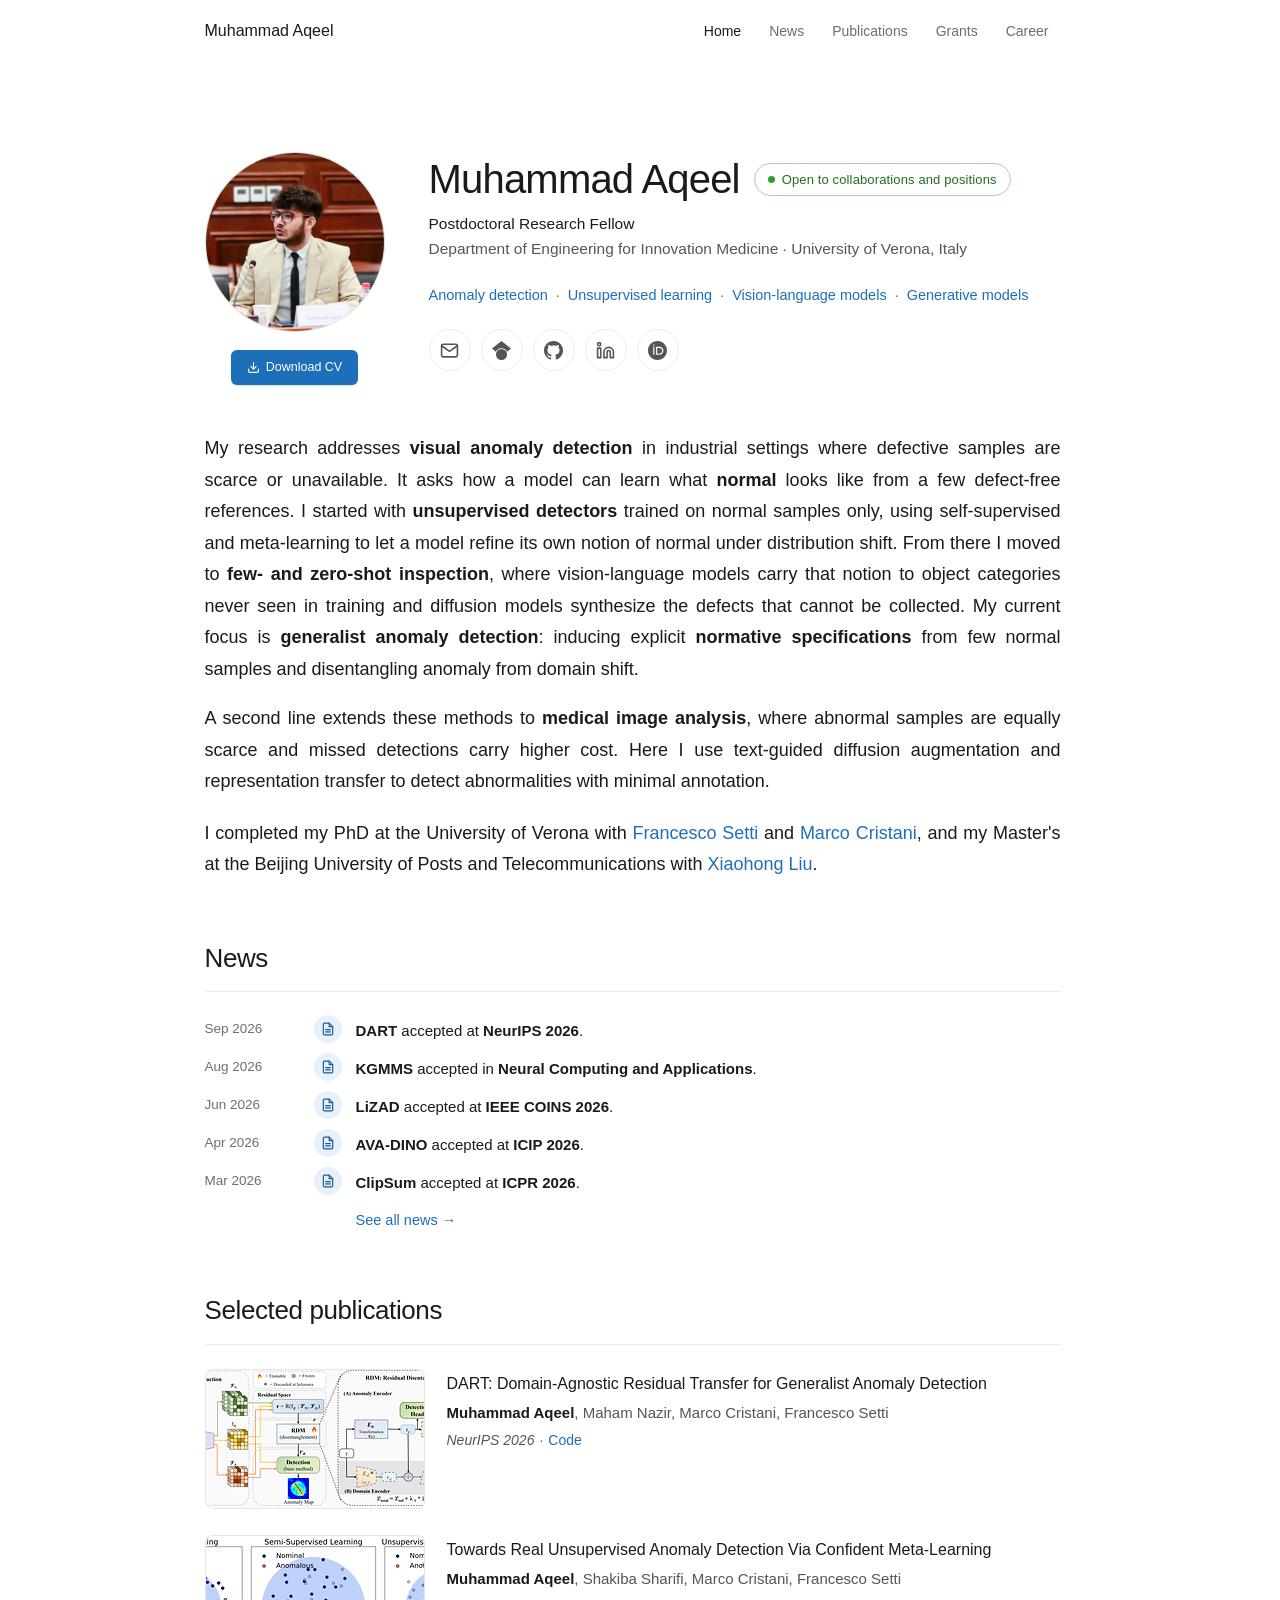
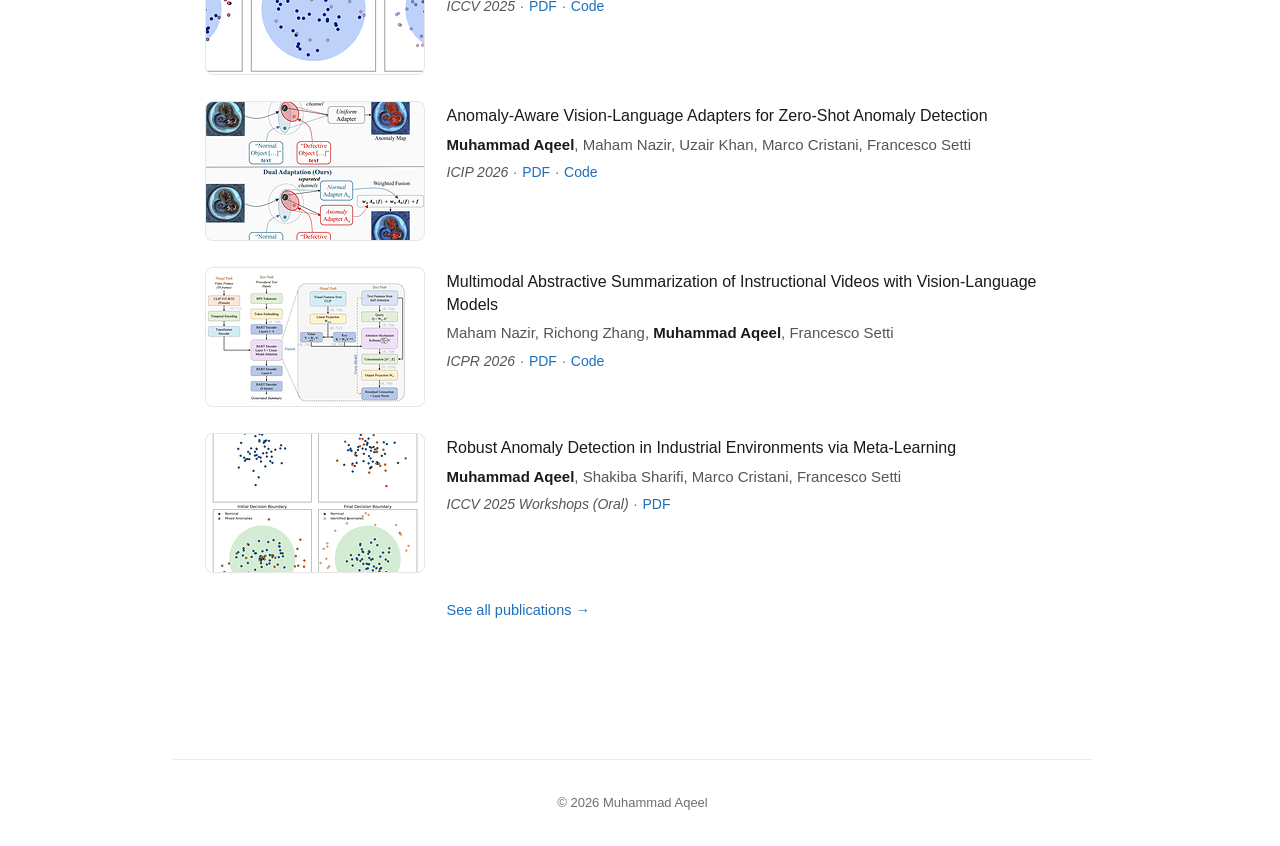
==== index.html @ 38c35644 "index.html" ====
<!DOCTYPE html>
<html lang="en">
<head>
    <meta charset="UTF-8">
    <meta name="viewport" content="width=device-width, initial-scale=1.0">
    <title>Muhammad Aqeel</title>
    <link rel="icon" type="image/svg+xml" href="spubs/favicon.svg">
    <meta name="description" content="Postdoctoral Research Fellow at the University of Verona (Department of Engineering for Innovation Medicine) working on unsupervised anomaly detection for industrial inspection.">

    <link rel="canonical" href="https://aqeeelmirza.github.io/">

    <meta property="og:title" content="Muhammad Aqeel">
    <meta property="og:description" content="Postdoctoral Research Fellow at the University of Verona (Department of Engineering for Innovation Medicine) working on unsupervised anomaly detection for industrial inspection.">
    <meta property="og:type" content="website">
    <meta property="og:url" content="https://aqeeelmirza.github.io/">
    <meta property="og:image" content="https://aqeeelmirza.github.io/PPP.JPG">

    <meta name="twitter:card" content="summary">
    <meta name="twitter:title" content="Muhammad Aqeel">
    <meta name="twitter:description" content="Postdoctoral Research Fellow at the University of Verona working on unsupervised anomaly detection for industrial inspection.">
    <meta name="twitter:image" content="https://aqeeelmirza.github.io/PPP.JPG">

    <script type="application/ld+json">
    {
        "@context": "https://schema.org",
        "@type": "Person",
        "name": "Muhammad Aqeel",
        "url": "https://aqeeelmirza.github.io/",
        "image": "https://aqeeelmirza.github.io/PPP.JPG",
        "jobTitle": "Postdoctoral Research Fellow",
        "affiliation": { "@type": "CollegeOrUniversity", "name": "University of Verona", "url": "https://www.univr.it" },
        "alumniOf": [
            { "@type": "CollegeOrUniversity", "name": "University of Verona" },
            { "@type": "CollegeOrUniversity", "name": "Beijing University of Posts and Telecommunications" }
        ],
        "sameAs": [
            "https://scholar.google.com/citations?user=ZPUihX0AAAAJ",
            "https://github.com/aqeeelmirza",
            "https://www.linkedin.com/in/muhammad-aqeel-4378b9170",
            "https://orcid.org/0009-0000-5095-605X"
        ]
    }
    </script>

    <style>
        * { margin: 0; padding: 0; box-sizing: border-box; }

        :root {
            --bg: #ffffff;
            --text-primary: #1a1a1a;
            --text-secondary: #555555;
            --text-tertiary: #6e6e6e;
            --accent: #1e6fba;
            --accent-dark: #155a99;
            --interest: #1e6fba;
            --border: rgba(0, 0, 0, 0.08);
            --hover-bg: #fafafa;
        }

        html {
            scroll-behavior: smooth;
            overflow-y: scroll;
            scrollbar-gutter: stable;
        }

        body {
            font-family: -apple-system, BlinkMacSystemFont, 'Segoe UI', Helvetica, Arial, sans-serif;
            background: var(--bg);
            color: var(--text-primary);
            line-height: 1.65;
            font-size: 16px;
        }

        a {
            color: var(--accent);
            text-decoration: none;
            transition: opacity 0.2s ease;
        }
        a:hover { text-decoration: underline; text-decoration-thickness: 1px; text-underline-offset: 2px; }

        .skip-link {
            position: absolute;
            top: -100px;
            left: 0;
            background: var(--text-primary);
            color: white;
            padding: 10px 18px;
            border-radius: 0 0 6px 0;
            z-index: 200;
            font-size: 14px;
            font-weight: 500;
            transition: top 0.2s ease;
            transform: translateY(-100%);
        }
        .skip-link:focus {
            top: 0;
            transform: translateY(0);
            text-decoration: none;
            outline: 2px solid var(--accent);
            outline-offset: 2px;
        }

        nav {
            position: sticky;
            top: 0;
            background: rgba(255, 255, 255, 0.92);
            backdrop-filter: blur(8px);
            -webkit-backdrop-filter: blur(8px);
            z-index: 100;
            transition: background 0.2s ease;
        }
        body.scrolled nav {
            background: #ffffff;
        }

        .nav-container {
            max-width: 920px;
            margin: 0 auto;
            padding: 18px 32px;
            display: flex;
            justify-content: space-between;
            align-items: center;
        }

        .nav-brand {
            font-size: 16px;
            font-weight: 500;
            color: var(--text-primary);
            cursor: pointer;
        }
        .nav-brand:hover { text-decoration: none; }

        .nav-menu {
            display: flex;
            gap: 4px;
            list-style: none;
            align-items: center;
            transition: opacity 0.25s ease;
        }

        .nav-link {
            color: var(--text-tertiary);
            font-size: 14px;
            font-weight: 500;
            padding: 6px 12px;
            border-radius: 6px;
            transition: color 0.2s ease, background 0.2s ease;
            cursor: pointer;
        }

        .nav-link:hover {
            color: var(--text-primary);
            background: var(--hover-bg);
            text-decoration: none;
        }

        .nav-link.active {
            color: var(--text-primary);
        }

        .hamburger {
            display: none;
            flex-direction: column;
            cursor: pointer;
            background: none;
            border: none;
            padding: 8px;
            margin-left: 12px;
        }
        .hamburger span {
            width: 22px;
            height: 2px;
            background: var(--text-primary);
            margin: 2.5px 0;
            transition: 0.3s;
            border-radius: 2px;
        }

        body.scrolled .nav-menu .nav-link-item {
            display: none;
        }
        body.scrolled .hamburger {
            display: flex;
        }

        body.scrolled .nav-menu.menu-open {
            position: absolute;
            top: 100%;
            right: 32px;
            background: var(--bg);
            border: 1px solid var(--border);
            border-radius: 8px;
            box-shadow: 0 8px 24px rgba(0,0,0,0.08);
            padding: 8px;
            flex-direction: column;
            gap: 0;
            min-width: 160px;
            align-items: stretch;
        }
        body.scrolled .nav-menu.menu-open .nav-link-item {
            display: block;
        }
        body.scrolled .nav-menu.menu-open .nav-link {
            display: block;
            padding: 10px 14px;
            border-radius: 4px;
        }

        .hamburger.active span:nth-child(1) { transform: rotate(-45deg) translate(-5px, 6px); }
        .hamburger.active span:nth-child(2) { opacity: 0; }
        .hamburger.active span:nth-child(3) { transform: rotate(45deg) translate(-5px, -6px); }

        main {
            max-width: 920px;
            margin: 0 auto;
            padding: 90px 32px 80px;
        }

        /* ===== Header ===== */
        .header {
            display: flex;
            gap: 44px;
            align-items: stretch;
            margin-bottom: 48px;
        }

        .profile-block {
            flex-shrink: 0;
            display: flex;
            flex-direction: column;
            align-items: center;
            gap: 18px;
            justify-content: space-between;
        }

        .profile-image {
            width: 180px;
            height: 180px;
            border-radius: 50%;
            overflow: hidden;
            background: #f0f0f0;
            display: flex;
            align-items: center;
            justify-content: center;
            color: var(--text-tertiary);
            font-size: 60px;
            font-weight: 300;
            position: relative;
            border: 1px solid var(--border);
        }
        .profile-image img {
            width: 100%;
            height: 100%;
            object-fit: cover;
            display: none;
        }

        .cv-icon {
            display: inline-flex;
            align-items: center;
            gap: 6px;
            font-size: 12.5px;
            font-weight: 500;
            color: white;
            background: var(--accent);
            padding: 7px 16px;
            border-radius: 6px;
            text-decoration: none;
            transition: all 0.2s ease;
            box-shadow: 0 1px 2px rgba(30, 111, 186, 0.2);
        }
        .cv-icon:hover {
            background: var(--accent-dark);
            text-decoration: none;
            color: white;
            transform: translateY(-1px);
            box-shadow: 0 3px 8px rgba(30, 111, 186, 0.3);
        }
        .cv-icon svg {
            width: 13px;
            height: 13px;
        }

        .cv-icon-mobile {
            display: none;
            margin-top: 18px;
        }

        .header-info {
            flex: 1;
            min-width: 0;
            padding-top: 6px;
        }

        /* Name + availability badge on one row */
        .name-row {
            display: flex;
            align-items: center;
            gap: 14px;
            flex-wrap: wrap;
            margin-bottom: 12px;
        }

        .name {
            font-size: 40px;
            font-weight: 500;
            letter-spacing: -0.02em;
            line-height: 1.05;
        }

        /* Availability badge */
        .status-badge {
            display: inline-flex;
            align-items: center;
            gap: 7px;
            padding: 5px 13px;
            border-radius: 20px;
            font-size: 13px;
            font-weight: 500;
            letter-spacing: 0.01em;
            background: transparent;
            border: 1px solid rgba(31, 111, 31, 0.35);
            color: #1f6f1f;
            white-space: nowrap;
        }
        .status-badge .dot {
            width: 7px;
            height: 7px;
            border-radius: 50%;
            background: #2e9e2e;
            flex-shrink: 0;
            animation: badge-breathe 2.2s ease-in-out infinite;
        }
        @keyframes badge-breathe {
            0%, 100% { opacity: 1; transform: scale(1); }
            50%      { opacity: 0.35; transform: scale(0.85); }
        }
        @media (prefers-reduced-motion: reduce) {
            .status-badge .dot { animation: none; }
        }

        .affiliation {
            font-size: 15.5px;
            color: var(--text-secondary);
            line-height: 1.6;
            margin-bottom: 22px;
        }
        .affiliation strong {
            color: var(--text-primary);
            font-weight: 500;
        }

        /* Research interests line */
        .interests {
            font-size: 14.5px;
            color: var(--interest);
            line-height: 1.6;
            margin-bottom: 22px;
            font-weight: 500;
        }
        .interests .sep {
            color: var(--text-tertiary);
            font-weight: 400;
            margin: 0 8px;
        }

        .contact-icons {
            display: flex;
            gap: 10px;
            flex-wrap: wrap;
        }

        .contact-icon {
            display: inline-flex;
            align-items: center;
            justify-content: center;
            width: 42px;
            height: 42px;
            border-radius: 50%;
            color: var(--text-secondary);
            background: transparent;
            border: 1px solid var(--border);
            transition: all 0.2s ease;
        }
        .contact-icon:hover {
            background: var(--accent);
            color: white;
            border-color: var(--accent);
            text-decoration: none;
            transform: translateY(-1px);
        }
        .contact-icon svg { width: 19px; height: 19px; }
        .scholar-icon { fill: currentColor; stroke: none; }

        /* ===== Bio ===== */
        .bio {
            margin-bottom: 56px;
        }

        .bio p {
            font-size: 18px;
            line-height: 1.75;
            color: var(--text-primary);
            margin-bottom: 18px;
            text-align: justify;
        }
        .bio p:last-child { margin-bottom: 0; }
        .bio strong {
            color: var(--text-primary);
            font-weight: 600;
        }

        /* Closing note under the research statement */
        .bio-note {
            text-align: left;
            font-size: 15px;
            color: var(--text-secondary);
            line-height: 1.7;
            margin-top: 20px;
        }
        .bio-note strong { color: var(--text-primary); font-weight: 500; }

        /* ===== Section ===== */
        section.content-section {
            margin-bottom: 56px;
        }

        .section-title {
            font-size: 26px;
            font-weight: 500;
            margin-bottom: 24px;
            padding-bottom: 12px;
            border-bottom: 1px solid var(--border);
            letter-spacing: -0.015em;
        }

        /* ===== News (home page) ===== */
        .news-item {
            display: flex;
            gap: 14px;
            font-size: 15px;
            line-height: 1.6;
            margin-bottom: 11px;
            align-items: flex-start;
        }
        .news-date {
            color: var(--text-tertiary);
            flex-shrink: 0;
            width: 95px;
            font-size: 13.5px;
            padding-top: 2px;
        }
        .news-icon {
            flex-shrink: 0;
            width: 28px;
            height: 28px;
            border-radius: 50%;
            display: inline-flex;
            align-items: center;
            justify-content: center;
            margin-top: -1px;
        }
        .news-icon svg {
            width: 14px;
            height: 14px;
        }
        .news-icon.paper { background: #e8f0f9; color: #155a99; }
        .news-icon.role { background: #e8f5e8; color: #1f6f1f; }
        .news-icon.visit { background: #f5e8f5; color: #7a2a7a; }
        .news-icon.degree { background: #fef3e8; color: #92520a; }
        .news-icon.award { background: #fff5d9; color: #8a6708; }
        .news-icon.talk { background: #fde8e8; color: #9a2a2a; }

        .news-content {
            color: var(--text-primary);
            flex: 1;
            padding-top: 3px;
        }

        .see-all-news {
            font-size: 14.5px;
            margin-top: 14px;
            padding-left: 151px;
        }

        /* ===== Selected Publications ===== */
        .pub-entry {
            display: flex;
            gap: 22px;
            margin-bottom: 26px;
            align-items: flex-start;
        }

        .pub-thumb {
            width: 220px;
            height: 140px;
            flex-shrink: 0;
            border-radius: 8px;
            background: #fafafa;
            border: 1px solid var(--border);
            overflow: hidden;
            display: flex;
            align-items: center;
            justify-content: center;
            color: var(--text-tertiary);
            transition: all 0.25s ease;
        }
        .pub-entry:hover .pub-thumb {
            transform: scale(1.02);
            box-shadow: 0 6px 16px rgba(0, 0, 0, 0.1);
        }
        .pub-thumb picture {
            display: block;
            width: 100%;
            height: 100%;
        }
        .pub-thumb img {
            width: 100%;
            height: 100%;
            object-fit: cover;
        }

        .pub-content {
            flex: 1;
            min-width: 0;
            padding-top: 4px;
        }

        .pub-title {
            font-size: 16px;
            font-weight: 500;
            line-height: 1.4;
            margin-bottom: 6px;
            color: var(--text-primary);
        }

        .pub-authors {
            font-size: 15px;
            color: var(--text-secondary);
            line-height: 1.5;
            margin-bottom: 6px;
        }
        .author-self {
            font-weight: 600;
            color: var(--text-primary);
        }

        .pub-venue {
            font-size: 14px;
            color: var(--text-secondary);
            line-height: 1.5;
        }
        .pub-venue em { font-style: italic; }
        .pub-venue .sep {
            color: var(--text-tertiary);
            margin: 0 5px;
        }

        .see-all {
            font-size: 14.5px;
            margin-top: 8px;
            padding-left: 242px;
        }

        /* ===== Subpages ===== */
        .page-section { display: none; }
        .page-section.active { display: block; }

        .page-title {
            font-size: 36px;
            font-weight: 500;
            margin-bottom: 26px;
            letter-spacing: -0.02em;
        }

        .page-intro {
            font-size: 15px;
            color: var(--text-secondary);
            margin-bottom: 28px;
            line-height: 1.6;
        }

        .year-heading {
            font-size: 23px;
            font-weight: 500;
            margin: 34px 0 18px;
            padding-bottom: 10px;
            border-bottom: 1px solid var(--border);
            letter-spacing: -0.01em;
        }
        .year-heading:first-child { margin-top: 0; }

        /* ===== Publications page (numbered + venue badges) ===== */
        .pub-entry-flat {
            margin-bottom: 28px;
            padding: 4px 0;
            transition: background 0.15s ease;
            display: flex;
            gap: 14px;
        }
        .pub-entry-flat:last-child { margin-bottom: 0; }

        .pub-number {
            flex-shrink: 0;
            color: var(--text-tertiary);
            font-size: 14px;
            font-weight: 500;
            min-width: 32px;
            padding-top: 1px;
            font-variant-numeric: tabular-nums;
        }

        .pub-body {
            flex: 1;
            min-width: 0;
        }

        .pub-entry-flat .pub-title {
            font-size: 15.5px;
            margin-bottom: 5px;
            font-weight: 600;
        }
        .pub-entry-flat .pub-authors {
            margin-bottom: 8px;
        }

        /* Venue line with badge */
        .pub-venue-line {
            display: flex;
            gap: 10px;
            align-items: center;
            flex-wrap: wrap;
            font-size: 14px;
            color: var(--text-secondary);
            line-height: 1.5;
        }

        .venue-badge {
            display: inline-block;
            padding: 3px 10px;
            border-radius: 4px;
            font-size: 12.5px;
            font-weight: 500;
            letter-spacing: 0.01em;
            white-space: nowrap;
        }
        .venue-badge.tier-main {
            background: #e8f0f9;
            color: #155a99;
        }
        .venue-badge.tier-workshop {
            background: #f0f0f0;
            color: #555555;
        }
        .venue-badge.tier-oral {
            background: #fef3e8;
            color: #92520a;
        }

        .pub-links {
            font-size: 14px;
        }
        .pub-links .sep {
            color: var(--text-tertiary);
            margin: 0 5px;
        }

        .pub-filters {
            display: flex;
            gap: 8px;
            margin-bottom: 28px;
            flex-wrap: wrap;
        }

        .pub-filter-btn {
            padding: 7px 16px;
            background: transparent;
            color: var(--text-secondary);
            border: 1px solid var(--border);
            border-radius: 6px;
            cursor: pointer;
            font-size: 14px;
            font-family: inherit;
            transition: all 0.2s ease;
        }
        .pub-filter-btn:hover {
            border-color: var(--text-secondary);
            color: var(--text-primary);
        }
        .pub-filter-btn.active {
            background: var(--text-primary);
            color: white;
            border-color: var(--text-primary);
        }

        /* ===== News page (separate) ===== */
        .news-item-page {
            display: flex;
            gap: 16px;
            font-size: 15.5px;
            line-height: 1.6;
            margin-bottom: 16px;
            align-items: flex-start;
        }
        .news-item-page .news-date {
            width: 100px;
            font-size: 14px;
            padding-top: 4px;
        }
        .news-item-page .news-icon {
            width: 32px;
            height: 32px;
        }
        .news-item-page .news-icon svg {
            width: 16px;
            height: 16px;
        }
        .news-item-page .news-content {
            padding-top: 5px;
        }

        /* ===== Timeline (Career, Grants) ===== */
        .timeline-item {
            display: flex;
            gap: 22px;
            margin-bottom: 26px;
        }
        .timeline-item:last-child { margin-bottom: 0; }

        .timeline-period {
            color: var(--text-tertiary);
            font-size: 14px;
            flex-shrink: 0;
            width: 145px;
            padding-top: 2px;
        }

        .timeline-content { flex: 1; min-width: 0; }

        .timeline-title {
            font-size: 16px;
            font-weight: 500;
            color: var(--text-primary);
            margin-bottom: 4px;
        }

        .timeline-org {
            font-size: 14.5px;
            color: var(--text-secondary);
            margin-bottom: 5px;
        }
        .timeline-org a { color: inherit; }
        .timeline-org a:hover { color: var(--accent); }

        .timeline-detail {
            font-size: 14.5px;
            color: var(--text-tertiary);
            line-height: 1.6;
        }

        /* ===== Grants page - card style ===== */
        .grant-card {
            display: flex;
            gap: 22px;
            padding: 22px 24px;
            margin-bottom: 16px;
            border: 1px solid var(--border);
            border-radius: 10px;
            background: #fcfcfb;
            transition: all 0.2s ease;
        }
        .grant-card:last-child { margin-bottom: 0; }
        .grant-card:hover {
            border-color: rgba(30, 111, 186, 0.18);
            background: #fafbfd;
            box-shadow: 0 4px 14px rgba(0, 0, 0, 0.04);
        }
        .grant-card .timeline-period {
            padding-top: 4px;
            font-weight: 500;
        }

        /* ===== Career page - role badges ===== */
        .career-badge {
            display: inline-block;
            font-size: 11.5px;
            font-weight: 600;
            padding: 2px 9px;
            border-radius: 4px;
            margin-left: 10px;
            letter-spacing: 0.02em;
            vertical-align: 2px;
            white-space: nowrap;
        }
        .career-badge.phd { background: #e8f0f9; color: #155a99; }
        .career-badge.msc { background: #efeafb; color: #4a3a8f; }
        .career-badge.bsc { background: #fef3e8; color: #92520a; }
        .career-badge.postdoc { background: #e0eef8; color: #0c4f80; }
        .career-badge.visiting { background: #f5e8f5; color: #7a2a7a; }
        .career-badge.teaching { background: #e8f5e8; color: #1f6f1f; }
        .career-badge.research { background: #fff5d9; color: #8a6708; }
        .career-badge.industry { background: #f0f0f0; color: #555555; }

        /* Collapsible sections: only the titles show until one is clicked */
        .career-section {
            border-bottom: 1px solid var(--border);
        }
        .career-section > summary {
            position: relative;
            display: block;
            padding: 18px 40px 18px 0;
            cursor: pointer;
            list-style: none;
        }
        .career-section > summary::-webkit-details-marker { display: none; }
        .career-section > summary:focus-visible {
            outline: 2px solid var(--accent);
            outline-offset: 2px;
            border-radius: 4px;
        }

        .career-subsection-title {
            font-size: 22px;
            font-weight: 500;
            letter-spacing: -0.01em;
        }

        .career-chevron {
            position: absolute;
            right: 4px;
            top: 50%;
            width: 18px;
            height: 18px;
            margin-top: -9px;
            color: var(--text-tertiary);
            transition: transform 0.2s ease, color 0.2s ease;
        }
        .career-section > summary:hover .career-chevron { color: var(--text-primary); }
        .career-section[open] .career-chevron { transform: rotate(180deg); }
        @media (prefers-reduced-motion: reduce) {
            .career-chevron { transition: none; }
        }

        .career-section-body {
            padding: 6px 0 32px;
        }

        /* Badge-headed groups (academic service, co-supervision) */
        .service-columns {
            display: grid;
            grid-template-columns: 1fr 1fr;
            gap: 8px 40px;
            align-items: start;
        }

        .service-group .career-badge {
            margin-left: 0;
            vertical-align: 0;
            margin-bottom: 12px;
            display: inline-block;
        }

        .service-group ul {
            list-style: none;
            padding: 0;
        }
        .service-group li {
            font-size: 15px;
            color: var(--text-primary);
            line-height: 1.65;
            margin-bottom: 7px;
        }
        .service-group li:last-child { margin-bottom: 0; }
        .service-col-head {
            font-size: 13px;
            font-weight: 500;
            color: var(--text-tertiary);
            letter-spacing: 0.03em;
            text-transform: uppercase;
            margin-bottom: 9px;
        }

        .career-badge.reviewer { background: #e8f0f9; color: #155a99; }

        .timeline-item.compact { margin-bottom: 12px; }
        .timeline-item.compact .timeline-title { font-weight: 400; }

        /* ===== Footer ===== */
        footer {
            max-width: 920px;
            margin: 0 auto;
            padding: 32px;
            border-top: 1px solid var(--border);
            font-size: 13px;
            color: var(--text-tertiary);
            text-align: center;
        }

        @media (max-width: 760px) {
            .hamburger { display: flex !important; }
            .nav-menu .nav-link-item { display: none; }
            .nav-menu.menu-open {
                position: absolute;
                top: 100%;
                right: 20px;
                background: var(--bg);
                border: 1px solid var(--border);
                border-radius: 8px;
                box-shadow: 0 8px 24px rgba(0,0,0,0.08);
                padding: 8px;
                flex-direction: column;
                gap: 0;
                min-width: 160px;
                align-items: stretch;
            }
            .nav-menu.menu-open .nav-link-item { display: block; }
            .nav-menu.menu-open .nav-link {
                display: block;
                padding: 10px 14px;
                border-radius: 4px;
            }
            .nav-container { padding: 14px 20px; }

            main { padding: 36px 20px 60px; }
            .header {
                flex-direction: column;
                align-items: center;
                text-align: center;
                gap: 26px;
            }
            .header-info { padding-top: 0; }
            .name { font-size: 30px; }
            .name-row { justify-content: center; gap: 10px; }
            .status-badge { font-size: 12px; padding: 4px 11px; }
            .profile-image { width: 140px; height: 140px; font-size: 48px; }
            .interests { font-size: 14px; }
            .contact-icons { justify-content: center; }
            .profile-block .cv-icon { display: none; }
            .cv-icon-mobile { display: inline-flex; }
            .pub-entry { flex-direction: column; }
            .pub-thumb { width: 100%; height: 200px; }
            .see-all { padding-left: 0; }
            .see-all-news { padding-left: 0; }
            .timeline-item { flex-direction: column; gap: 6px; }
            .timeline-period { width: auto; }
            .grant-card { flex-direction: column; gap: 8px; padding: 18px 20px; }
            .service-columns { grid-template-columns: 1fr; gap: 26px; }
            .news-date { width: 80px; }
            .news-item-page .news-date { width: 90px; }
            .bio { margin-bottom:40px; }
        }
    </style>
</head>
<body>

    <a href="#main-content" class="skip-link">Skip to main content</a>

    <nav>
        <div class="nav-container">
            <a class="nav-brand" href="#home" data-page="home">Muhammad Aqeel</a>
            <ul class="nav-menu" id="navMenu">
                <li class="nav-link-item"><a class="nav-link active" href="#home" data-page="home" aria-current="page">Home</a></li>
                <li class="nav-link-item"><a class="nav-link" href="#news" data-page="news">News</a></li>
                <li class="nav-link-item"><a class="nav-link" href="#publications" data-page="publications">Publications</a></li>
                <li class="nav-link-item"><a class="nav-link" href="#grants" data-page="grants">Grants</a></li>
                <li class="nav-link-item"><a class="nav-link" href="#career" data-page="career">Career</a></li>
            </ul>
            <button class="hamburger" id="hamburger" aria-label="Menu" aria-controls="navMenu" aria-expanded="false">
                <span></span><span></span><span></span>
            </button>
        </div>
    </nav>

    <main id="main-content">

        <!-- ============ HOME ============ -->
        <div class="page-section active" id="page-home">

            <div class="header">
                <div class="profile-block">
                    <div class="profile-image">
                        <span class="profile-initials">MA</span>
                        <img src="PPP.JPG" alt="Muhammad Aqeel" width="180" height="180">
                    </div>
                    <a href="Muhammad_Aqeel_CV.pdf" class="cv-icon" download>
                        <svg xmlns="http://www.w3.org/2000/svg" viewBox="0 0 24 24" fill="none" stroke="currentColor" stroke-width="2" stroke-linecap="round" stroke-linejoin="round">
                            <path d="M21 15v4a2 2 0 0 1-2 2H5a2 2 0 0 1-2-2v-4"></path>
                            <polyline points="7 10 12 15 17 10"></polyline>
                            <line x1="12" y1="15" x2="12" y2="3"></line>
                        </svg>
                        Download CV
                    </a>
                </div>
                <div class="header-info">
                    <div class="name-row">
                        <h1 class="name">Muhammad Aqeel</h1>
                        <span class="status-badge">
                            <span class="dot"></span>Open to collaborations and positions
                        </span>
                    </div>
                    <p class="affiliation">
                        <strong>Postdoctoral Research Fellow</strong><br>
                        Department of Engineering for Innovation Medicine · University of Verona, Italy
                    </p>
                    <p class="interests">
                        Anomaly detection<span class="sep">·</span>Unsupervised learning<span class="sep">·</span>Vision-language models<span class="sep">·</span>Generative models
                    </p>
                    <div class="contact-icons">
                        <a href="mailto:muhammad.aqeel@univr.it" class="contact-icon" title="Email" aria-label="Email">
                            <svg xmlns="http://www.w3.org/2000/svg" viewBox="0 0 24 24" fill="none" stroke="currentColor" stroke-width="2" stroke-linecap="round" stroke-linejoin="round">
                                <path d="M4 4h16c1.1 0 2 .9 2 2v12c0 1.1-.9 2-2 2H4c-1.1 0-2-.9-2-2V6c0-1.1.9-2 2-2z"></path>
                                <polyline points="22,6 12,13 2,6"></polyline>
                            </svg>
                        </a>
                        <a href="https://scholar.google.com/citations?user=ZPUihX0AAAAJ&hl=en" class="contact-icon" title="Google Scholar" target="_blank" rel="noopener" aria-label="Google Scholar">
                            <svg xmlns="http://www.w3.org/2000/svg" viewBox="0 0 24 24" class="scholar-icon">
                                <path d="M12 24a7 7 0 1 1 0-14 7 7 0 0 1 0 14zm0-24L0 9.5l4.838 3.94A8 8 0 0 1 12 9a8 8 0 0 1 7.162 4.44L24 9.5z"/>
                            </svg>
                        </a>
                        <a href="https://github.com/aqeeelmirza" class="contact-icon" title="GitHub" target="_blank" rel="noopener" aria-label="GitHub">
                            <svg xmlns="http://www.w3.org/2000/svg" viewBox="0 0 24 24" fill="currentColor">
                                <path d="M12 0C5.37 0 0 5.37 0 12c0 5.3 3.438 9.8 8.205 11.385.6.113.82-.26.82-.577 0-.285-.01-1.04-.015-2.04-3.338.724-4.042-1.61-4.042-1.61-.546-1.385-1.335-1.755-1.335-1.755-1.087-.744.084-.729.084-.729 1.205.085 1.838 1.236 1.838 1.236 1.07 1.835 2.807 1.305 3.492.998.108-.776.42-1.305.762-1.605-2.665-.305-5.466-1.332-5.466-5.93 0-1.31.467-2.38 1.236-3.22-.135-.303-.54-1.523.105-3.176 0 0 1.005-.322 3.3 1.23.96-.267 1.98-.4 3-.405 1.02.005 2.04.138 3 .405 2.28-1.552 3.285-1.23 3.285-1.23.645 1.653.24 2.873.12 3.176.765.84 1.23 1.91 1.23 3.22 0 4.61-2.805 5.625-5.475 5.92.42.36.81 1.096.81 2.22 0 1.606-.015 2.896-.015 3.286 0 .315.21.69.825.57C20.565 21.795 24 17.295 24 12c0-6.63-5.37-12-12-12z"/>
                            </svg>
                        </a>
                        <a href="https://www.linkedin.com/in/muhammad-aqeel-4378b9170" class="contact-icon" title="LinkedIn" target="_blank" rel="noopener" aria-label="LinkedIn">
                            <svg xmlns="http://www.w3.org/2000/svg" viewBox="0 0 24 24" fill="none" stroke="currentColor" stroke-width="2" stroke-linecap="round" stroke-linejoin="round">
                                <path d="M16 8a6 6 0 0 1 6 6v7h-4v-7a2 2 0 0 0-2-2 2 2 0 0 0-2 2v7h-4v-7a6 6 0 0 1 6-6z"></path>
                                <rect x="2" y="9" width="4" height="12"></rect>
                                <circle cx="4" cy="4" r="2"></circle>
                            </svg>
                        </a>
                        <a href="https://orcid.org/0009-0000-5095-605X" class="contact-icon" title="ORCID" target="_blank" rel="noopener" aria-label="ORCID">
                            <svg xmlns="http://www.w3.org/2000/svg" viewBox="0 0 24 24" fill="currentColor">
                                <path d="M12 0C5.372 0 0 5.372 0 12s5.372 12 12 12 12-5.372 12-12S18.628 0 12 0zM7.369 4.378c.525 0 .947.431.947.947s-.422.947-.947.947a.95.95 0 01-.947-.947c0-.525.422-.947.947-.947zm-.722 3.038h1.444v10.041H6.647V7.416zm3.562 0h3.9c3.712 0 5.344 2.653 5.344 5.025 0 2.578-2.016 5.025-5.325 5.025h-3.919V7.416zm1.444 1.303v7.444h2.297c3.272 0 4.022-2.484 4.022-3.722 0-2.016-1.284-3.722-4.097-3.722h-2.222z"/>
                            </svg>
                        </a>
                    </div>
                    <a href="Muhammad_Aqeel_CV.pdf" class="cv-icon cv-icon-mobile" download>
                        <svg xmlns="http://www.w3.org/2000/svg" viewBox="0 0 24 24" fill="none" stroke="currentColor" stroke-width="2" stroke-linecap="round" stroke-linejoin="round">
                            <path d="M21 15v4a2 2 0 0 1-2 2H5a2 2 0 0 1-2-2v-4"></path>
                            <polyline points="7 10 12 15 17 10"></polyline>
                            <line x1="12" y1="15" x2="12" y2="3"></line>
                        </svg>
                        Download CV
                    </a>
                </div>
            </div>

            <div class="bio">
                <p>My research addresses <strong>visual anomaly detection</strong> in industrial settings where defective samples are scarce or unavailable. It asks how a model can learn what <strong>normal</strong> looks like from a few defect-free references. I started with <strong>unsupervised detectors</strong> trained on normal samples only, using self-supervised and meta-learning to let a model refine its own notion of normal under distribution shift. From there I moved to <strong>few- and zero-shot inspection</strong>, where vision-language models carry that notion to object categories never seen in training and diffusion models synthesize the defects that cannot be collected. My current focus is <strong>generalist anomaly detection</strong>: inducing explicit <strong>normative specifications</strong> from few normal samples and disentangling anomaly from domain shift.</p>
                <p>A second line extends these methods to <strong>medical image analysis</strong>, where abnormal samples are equally scarce and missed detections carry higher cost. Here I use text-guided diffusion augmentation and representation transfer to detect abnormalities with minimal annotation.</p>
                <p class="bio-note">I completed my PhD at the University of Verona with <a href="http://www.franzsetti.info/" target="_blank" rel="noopener">Francesco Setti</a> and <a href="https://intelligolabs.net/" target="_blank" rel="noopener">Marco Cristani</a>, and my Master's at the Beijing University of Posts and Telecommunications with <a href="https://ieeexplore.ieee.org/author/37089775983" target="_blank" rel="noopener">Xiaohong Liu</a>.</p>
            </div>

            <section class="content-section">
                <h2 class="section-title">News</h2>

                <div class="news-item">
                    <span class="news-date">Sep 2026</span>
                    <span class="news-icon paper" title="Paper">
                        <svg xmlns="http://www.w3.org/2000/svg" viewBox="0 0 24 24" fill="none" stroke="currentColor" stroke-width="2" stroke-linecap="round" stroke-linejoin="round"><path d="M14 2H6a2 2 0 0 0-2 2v16a2 2 0 0 0 2 2h12a2 2 0 0 0 2-2V8z"/><polyline points="14 2 14 8 20 8"/><line x1="16" y1="13" x2="8" y2="13"/><line x1="16" y1="17" x2="8" y2="17"/></svg>
                    </span>
                   <span class="news-content"><strong>DART</strong> accepted at <strong>NeurIPS 2026</strong>.</span>
                </div>

                <div class="news-item">
                    <span class="news-date">Aug 2026</span>
                    <span class="news-icon paper" title="Paper">
                        <svg xmlns="http://www.w3.org/2000/svg" viewBox="0 0 24 24" fill="none" stroke="currentColor" stroke-width="2" stroke-linecap="round" stroke-linejoin="round"><path d="M14 2H6a2 2 0 0 0-2 2v16a2 2 0 0 0 2 2h12a2 2 0 0 0 2-2V8z"/><polyline points="14 2 14 8 20 8"/><line x1="16" y1="13" x2="8" y2="13"/><line x1="16" y1="17" x2="8" y2="17"/></svg>
                    </span>
                    <span class="news-content"><strong>KGMMS</strong> accepted in <strong>Neural Computing and Applications</strong>.</span>
                </div>

                <!-- <div class="news-item">
                    <span class="news-date">Jul 2026</span>
                    <span class="news-icon paper" title="Paper">
                        <svg xmlns="http://www.w3.org/2000/svg" viewBox="0 0 24 24" fill="none" stroke="currentColor" stroke-width="2" stroke-linecap="round" stroke-linejoin="round"><path d="M14 2H6a2 2 0 0 0-2 2v16a2 2 0 0 0 2 2h12a2 2 0 0 0 2-2V8z"/><polyline points="14 2 14 8 20 8"/><line x1="16" y1="13" x2="8" y2="13"/><line x1="16" y1="17" x2="8" y2="17"/></svg>
                    </span>
                    <span class="news-content"><strong>Auditing the Auditor</strong> accepted in <strong>RRPR Workshop at ICPR 2026</strong>.</span>
                </div> -->

                <div class="news-item">
                    <span class="news-date">Jun 2026</span>
                    <span class="news-icon paper" title="Paper">
                        <svg xmlns="http://www.w3.org/2000/svg" viewBox="0 0 24 24" fill="none" stroke="currentColor" stroke-width="2" stroke-linecap="round" stroke-linejoin="round"><path d="M14 2H6a2 2 0 0 0-2 2v16a2 2 0 0 0 2 2h12a2 2 0 0 0 2-2V8z"/><polyline points="14 2 14 8 20 8"/><line x1="16" y1="13" x2="8" y2="13"/><line x1="16" y1="17" x2="8" y2="17"/></svg>
                    </span>
                    <span class="news-content"><strong>LiZAD</strong> accepted at <strong>IEEE COINS 2026</strong>.</span>
                </div>

                <div class="news-item">
                    <span class="news-date">Apr 2026</span>
                    <span class="news-icon paper" title="Paper">
                        <svg xmlns="http://www.w3.org/2000/svg" viewBox="0 0 24 24" fill="none" stroke="currentColor" stroke-width="2" stroke-linecap="round" stroke-linejoin="round"><path d="M14 2H6a2 2 0 0 0-2 2v16a2 2 0 0 0 2 2h12a2 2 0 0 0 2-2V8z"/><polyline points="14 2 14 8 20 8"/><line x1="16" y1="13" x2="8" y2="13"/><line x1="16" y1="17" x2="8" y2="17"/></svg>
                    </span>
                    <span class="news-content"><strong>AVA-DINO</strong> accepted at <strong>ICIP 2026</strong>.</span>
                </div>

                <div class="news-item">
                    <span class="news-date">Mar 2026</span>
                    <span class="news-icon paper" title="Paper">
                        <svg xmlns="http://www.w3.org/2000/svg" viewBox="0 0 24 24" fill="none" stroke="currentColor" stroke-width="2" stroke-linecap="round" stroke-linejoin="round"><path d="M14 2H6a2 2 0 0 0-2 2v16a2 2 0 0 0 2 2h12a2 2 0 0 0 2-2V8z"/><polyline points="14 2 14 8 20 8"/><line x1="16" y1="13" x2="8" y2="13"/><line x1="16" y1="17" x2="8" y2="17"/></svg>
                    </span>
                    <span class="news-content"><strong>ClipSum</strong> accepted at <strong>ICPR 2026</strong>.</span>
                </div>

                <!-- <div class="news-item">
                    <span class="news-date">Mar 2026</span>
                    <span class="news-icon role" title="New role">
                        <svg xmlns="http://www.w3.org/2000/svg" viewBox="0 0 24 24" fill="none" stroke="currentColor" stroke-width="2" stroke-linecap="round" stroke-linejoin="round"><path d="M16 21v-2a4 4 0 0 0-4-4H6a4 4 0 0 0-4 4v2"/><circle cx="9" cy="7" r="4"/></svg>
                    </span>
                    <span class="news-content">Started as <strong>Postdoctoral Research Fellow</strong> at the University of Verona.</span>
                </div>

                <div class="news-item">
                    <span class="news-date">Feb 2026</span>
                    <span class="news-icon degree" title="PhD">
                        <svg xmlns="http://www.w3.org/2000/svg" viewBox="0 0 24 24" fill="none" stroke="currentColor" stroke-width="2" stroke-linecap="round" stroke-linejoin="round"><path d="M22 10v6M2 10l10-5 10 5-10 5z"/><path d="M6 12v5c3 3 9 3 12 0v-5"/></svg>
                    </span>
                    <span class="news-content">Successfully <strong>defended my PhD</strong> at the University of Verona.</span>
                </div> -->

                <p class="see-all-news"><a href="#news" data-page="news">See all news →</a></p>
            </section>

            <section class="content-section">
                <h2 class="section-title">Selected publications</h2>

                <div class="pub-entry">
                    <div class="pub-thumb">
                        <picture>
                            <source media="(min-width: 761px)" srcset="spubs/DART-thumb.png 1x, spubs/DART-thumb-2x.png 2x">
                            <img src="spubs/DART.png" alt="DART" loading="lazy" decoding="async">
                        </picture>
                    </div>
                    <div class="pub-content">
                        <p class="pub-title">DART: Domain-Agnostic Residual Transfer for Generalist Anomaly Detection</p>
                        <p class="pub-authors"><span class="author-self">Muhammad Aqeel</span>, Maham Nazir, Marco Cristani, Francesco Setti</p>
                        <p class="pub-venue"><em>NeurIPS 2026</em><span class="sep">·</span><a href="https://github.com/aqeeelmirza/DART" target="_blank" rel="noopener">Code</a></p>
                    </div>
                </div>

                <div class="pub-entry">
                    <div class="pub-thumb">
                        <picture>
                            <source media="(min-width: 761px)" srcset="spubs/CoMet-thumb.png 1x, spubs/CoMet-thumb-2x.png 2x">
                            <img src="spubs/CoMet.png" alt="CoMet" loading="lazy" decoding="async">
                        </picture>
                    </div>
                    <div class="pub-content">
                        <p class="pub-title">Towards Real Unsupervised Anomaly Detection Via Confident Meta-Learning</p>
                        <p class="pub-authors"><span class="author-self">Muhammad Aqeel</span>, Shakiba Sharifi, Marco Cristani, Francesco Setti</p>
                        <p class="pub-venue"><em>ICCV 2025</em><span class="sep">·</span><a href="https://openaccess.thecvf.com/content/ICCV2025/papers/Aqeel_Towards_Real_Unsupervised_Anomaly_Detection_Via_Confident_Meta-Learning_ICCV_2025_paper.pdf" target="_blank" rel="noopener">PDF</a><span class="sep">·</span><a href="https://github.com/aqeeelmirza/CoMet" target="_blank" rel="noopener">Code</a></p>
                    </div>
                </div>

                <div class="pub-entry">
                    <div class="pub-thumb">
                        <picture>
                            <source media="(min-width: 761px)" srcset="spubs/Ava-Dino-thumb.png 1x, spubs/Ava-Dino-thumb-2x.png 2x">
                            <img src="spubs/Ava-Dino.png" alt="AVA-DINO" loading="lazy" decoding="async">
                        </picture>
                    </div>
                    <div class="pub-content">
                        <p class="pub-title">Anomaly-Aware Vision-Language Adapters for Zero-Shot Anomaly Detection</p>
                        <p class="pub-authors"><span class="author-self">Muhammad Aqeel</span>, Maham Nazir, Uzair Khan, Marco Cristani, Francesco Setti</p>
                        <p class="pub-venue"><em>ICIP 2026</em><span class="sep">·</span><a href="https://arxiv.org/abs/2605.12069" target="_blank" rel="noopener">PDF</a><span class="sep">·</span><a href="https://github.com/aqeeelmirza/AVA-DINO" target="_blank" rel="noopener">Code</a></p>
                    </div>
                </div>

                <div class="pub-entry">
                    <div class="pub-thumb">
                        <picture>
                            <source media="(min-width: 761px)" srcset="spubs/ClipSum-thumb.png 1x, spubs/ClipSum-thumb-2x.png 2x">
                            <img src="spubs/ClipSum.jpg" alt="ClipSum" loading="lazy" decoding="async">
                        </picture>
                    </div>
                    <div class="pub-content">
                        <p class="pub-title">Multimodal Abstractive Summarization of Instructional Videos with Vision-Language Models</p>
                        <p class="pub-authors">Maham Nazir, Richong Zhang, <span class="author-self">Muhammad Aqeel</span>, Francesco Setti</p>
                        <p class="pub-venue"><em>ICPR 2026</em><span class="sep">·</span><a href="https://arxiv.org/abs/2605.11959" target="_blank" rel="noopener">PDF</a><span class="sep">·</span><a href="https://github.com/aqeeelmirza/clipsum" target="_blank" rel="noopener">Code</a></p>
                    </div>
                </div>

                <div class="pub-entry">
                    <div class="pub-thumb">
                        <picture>
                            <source media="(min-width: 761px)" srcset="spubs/RAD-thumb.png 1x, spubs/RAD-thumb-2x.png 2x">
                            <img src="spubs/RAD.png" alt="RAD" loading="lazy" decoding="async">
                        </picture>
                    </div>
                    <div class="pub-content">
                        <p class="pub-title">Robust Anomaly Detection in Industrial Environments via Meta-Learning</p>
                        <p class="pub-authors"><span class="author-self">Muhammad Aqeel</span>, Shakiba Sharifi, Marco Cristani, Francesco Setti</p>
                        <p class="pub-venue"><em>ICCV 2025 Workshops (Oral)</em><span class="sep">·</span><a href="https://openaccess.thecvf.com/content/ICCV2025W/VISION'25/papers/Aqeel_Robust_Anomaly_Detection_in_Industrial_Environments_via_Meta-Learning_ICCVW_2025_paper.pdf" target="_blank" rel="noopener">PDF</a></p>
                    </div>
                </div>

                <!-- <div class="pub-entry">
                    <div class="pub-thumb">
                        <img src="spubs/semantic.jpg" alt="Semantic Parsing" loading="lazy" decoding="async">
                    </div>
                    <div class="pub-content">
                        <p class="pub-title">Semantic Parsing for Aspect-Based Sentiment Analysis</p>
                        <p class="pub-authors"><span class="author-self">Muhammad Aqeel</span>, Francesco Setti</p>
                        <p class="pub-venue"><em>IEEE Access 2025</em><span class="sep">·</span><a href="https://ieeexplore.ieee.org/abstract/document/11078252" target="_blank" rel="noopener">PDF</a></p>
                    </div>
                </div> -->

                <p class="see-all"><a href="#publications" data-page="publications">See all publications →</a></p>
            </section>

        </div>

        <!-- ============ PUBLICATIONS ============ -->
        <div class="page-section" id="page-publications">
            <h1 class="page-title">Publications</h1>
            <p class="page-intro">See also <a href="https://scholar.google.com/citations?user=ZPUihX0AAAAJ&hl=en" target="_blank" rel="noopener">Google Scholar</a> for citation metrics.</p>

            <div class="pub-filters">
                <button class="pub-filter-btn active" onclick="filterPublications(event, 'all')">All publications</button>
                <button class="pub-filter-btn" onclick="filterPublications(event, 'featured')">Selected</button>
            </div>

            <div id="publicationsList">

                <h2 class="year-heading">2026</h2>

                <div class="pub-entry-flat" data-featured="true">
                    <span class="pub-number">[18]</span>
                    <div class="pub-body">
                        <p class="pub-title">DART: Domain-Agnostic Residual Transfer for Generalist Anomaly Detection</p>
                        <p class="pub-authors"><span class="author-self">Muhammad Aqeel</span>, Maham Nazir, Marco Cristani, Francesco Setti</p>
                        <div class="pub-venue-line">
                            <span class="venue-badge tier-main">NeurIPS 2026</span>
                            <span class="pub-links"><a href="https://github.com/aqeeelmirza/DART" target="_blank" rel="noopener">Code</a></span>
                        </div>
                    </div>
                </div>

                <div class="pub-entry-flat" data-featured="false">
                    <span class="pub-number">[17]</span>
                    <div class="pub-body">
                        <p class="pub-title">Knowledge Graph Attention Mechanism for Factually Consistent Multimodal Summarization</p>
                        <p class="pub-authors">Maham Nazir, <span class="author-self">Muhammad Aqeel</span></p>
                        <div class="pub-venue-line">
                            <span class="venue-badge tier-main">Neural Computing and Applications 2026</span>
                            <span class="pub-links"><a href="https://github.com/aqeeelmirza/KGMMS" target="_blank" rel="noopener">Code</a></span>
                        </div>
                    </div>
                </div>

                <div class="pub-entry-flat" data-featured="false">
                    <span class="pub-number">[16]</span>
                    <div class="pub-body">
                        <p class="pub-title">Auditing the Auditor: A Reproducibility Study of Grounded Hallucination Auditing in Video Summarization</p>
                        <p class="pub-authors">Maham Nazir, <span class="author-self">Muhammad Aqeel</span>, Marco Cristani, Francesco Setti</p>
                        <div class="pub-venue-line">
                            <span class="venue-badge tier-workshop">ICPR 2026 Workshop</span>
                            <span class="venue-badge tier-oral">Oral</span>
                            <span class="pub-links"><a href="https://github.com/aqeeelmirza/GroundXum" target="_blank" rel="noopener">Code</a></span>
                        </div>
                    </div>
                </div>

                <div class="pub-entry-flat" data-featured="false">
                    <span class="pub-number">[15]</span>
                    <div class="pub-body">
                        <p class="pub-title">LiZAD: A Lightweight Zero-Shot Anomaly Detection Framework for Industrial Manufacturing</p>
                        <p class="pub-authors">Uzair Khan, Luigi Capogrosso, <span class="author-self">Muhammad Aqeel</span>, Francesco Setti, Michele Magno, Marco Cristani</p>
                        <div class="pub-venue-line">
                            <span class="venue-badge tier-main">IEEE COINS 2026</span>
                            <span class="pub-links"><a href="https://arxiv.org/abs/2607.01949" target="_blank" rel="noopener">PDF</a><span class="sep">·</span><a href="https://github.com/intelligolabs/LiZAD" target="_blank" rel="noopener">Code</a></span>
                        </div>
                    </div>
                </div>

                <div class="pub-entry-flat" data-featured="true">
                    <span class="pub-number">[14]</span>
                    <div class="pub-body">
                        <p class="pub-title">Anomaly-Aware Vision-Language Adapters for Zero-Shot Anomaly Detection</p>
                        <p class="pub-authors"><span class="author-self">Muhammad Aqeel</span>, Maham Nazir, Uzair Khan, Marco Cristani, Francesco Setti</p>
                        <div class="pub-venue-line">
                            <span class="venue-badge tier-main">ICIP 2026</span>
                            <span class="pub-links"><a href="https://arxiv.org/abs/2605.12069" target="_blank" rel="noopener">PDF</a><span class="sep">·</span><a href="https://github.com/aqeeelmirza/AVA-DINO" target="_blank" rel="noopener">Code</a></span>
                        </div>
                    </div>
                </div>

                <div class="pub-entry-flat" data-featured="true">
                    <span class="pub-number">[13]</span>
                    <div class="pub-body">
                        <p class="pub-title">Multimodal Abstractive Summarization of Instructional Videos with Vision-Language Models</p>
                        <p class="pub-authors">Maham Nazir, Richong Zhang, <span class="author-self">Muhammad Aqeel</span>, Francesco Setti</p>
                        <div class="pub-venue-line">
                            <span class="venue-badge tier-main">ICPR 2026</span>
                            <span class="pub-links"><a href="https://arxiv.org/abs/2605.11959" target="_blank" rel="noopener">PDF</a><span class="sep">·</span><a href="https://github.com/aqeeelmirza/clipsum" target="_blank" rel="noopener">Code</a></span>
                        </div>
                    </div>
                </div>

                <h2 class="year-heading">2025</h2>

                <div class="pub-entry-flat" data-featured="false">
                    <span class="pub-number">[12]</span>
                    <div class="pub-body">
                        <p class="pub-title">Semantic Parsing for Aspect-Based Sentiment Analysis</p>
                        <p class="pub-authors"><span class="author-self">Muhammad Aqeel</span>, Francesco Setti</p>
                        <div class="pub-venue-line">
                            <span class="venue-badge tier-main">IEEE Access 2025</span>
                            <span class="pub-links"><a href="https://ieeexplore.ieee.org/abstract/document/11078252" target="_blank" rel="noopener">PDF</a></span>
                        </div>
                    </div>
                </div>

                <div class="pub-entry-flat" data-featured="true">
                    <span class="pub-number">[11]</span>
                    <div class="pub-body">
                        <p class="pub-title">Towards Real Unsupervised Anomaly Detection Via Confident Meta-Learning</p>
                        <p class="pub-authors"><span class="author-self">Muhammad Aqeel</span>, Shakiba Sharifi, Marco Cristani, Francesco Setti</p>
                        <div class="pub-venue-line">
                            <span class="venue-badge tier-main">ICCV 2025</span>
                            <span class="pub-links"><a href="https://openaccess.thecvf.com/content/ICCV2025/papers/Aqeel_Towards_Real_Unsupervised_Anomaly_Detection_Via_Confident_Meta-Learning_ICCV_2025_paper.pdf" target="_blank" rel="noopener">PDF</a><span class="sep">·</span><a href="https://github.com/aqeeelmirza/CoMet" target="_blank" rel="noopener">Code</a></span>
                        </div>
                    </div>
                </div>

                <div class="pub-entry-flat" data-featured="false">
                    <span class="pub-number">[10]</span>
                    <div class="pub-body">
                        <p class="pub-title">A Contrastive Learning-Guided Confident Meta-learning for Zero Shot Anomaly Detection</p>
                        <p class="pub-authors"><span class="author-self">Muhammad Aqeel</span>, Danijel Skočaj, Marco Cristani, Francesco Setti</p>
                        <div class="pub-venue-line">
                            <span class="venue-badge tier-workshop">ICCV 2025 Workshops</span>
                            <span class="venue-badge tier-oral">Oral</span>
                            <span class="pub-links"><a href="https://openaccess.thecvf.com/content/ICCV2025W/VISION'25/papers/Aqeel_A_Contrastive_Learning-Guided_Confident_Meta-learning_for_Zero_Shot_Anomaly_Detection_ICCVW_2025_paper.pdf" target="_blank" rel="noopener">PDF</a></span>
                        </div>
                    </div>
                </div>

                <div class="pub-entry-flat" data-featured="true">
                    <span class="pub-number">[9]</span>
                    <div class="pub-body">
                        <p class="pub-title">Robust Anomaly Detection in Industrial Environments via Meta-Learning</p>
                        <p class="pub-authors"><span class="author-self">Muhammad Aqeel</span>, Shakiba Sharifi, Marco Cristani, Francesco Setti</p>
                        <div class="pub-venue-line">
                            <span class="venue-badge tier-workshop">ICCV 2025 Workshops</span>
                            <span class="venue-badge tier-oral">Oral</span>
                            <span class="pub-links"><a href="https://openaccess.thecvf.com/content/ICCV2025W/VISION'25/papers/Aqeel_Robust_Anomaly_Detection_in_Industrial_Environments_via_Meta-Learning_ICCVW_2025_paper.pdf" target="_blank" rel="noopener">PDF</a></span>
                        </div>
                    </div>
                </div>

                <div class="pub-entry-flat" data-featured="false">
                    <span class="pub-number">[8]</span>
                    <div class="pub-body">
                        <p class="pub-title">Diffusion-Based Data Augmentation for Medical Image Segmentation</p>
                        <p class="pub-authors">Maham Nazir, <span class="author-self">Muhammad Aqeel</span>, Francesco Setti</p>
                        <div class="pub-venue-line">
                            <span class="venue-badge tier-workshop">ICCV 2025 Workshops</span>
                            <span class="pub-links"><a href="https://openaccess.thecvf.com/content/ICCV2025W/CVAMD/papers/Nazir_Diffusion-Based_Data_Augmentation_for_Medical_Image_Segmentation_ICCVW_2025_paper.pdf" target="_blank" rel="noopener">PDF</a></span>
                        </div>
                    </div>
                </div>

                <div class="pub-entry-flat" data-featured="false">
                    <span class="pub-number">[7]</span>
                    <div class="pub-body">
                        <p class="pub-title">RoadFusion: Latent Diffusion Model for Pavement Defect Detection</p>
                        <p class="pub-authors"><span class="author-self">Muhammad Aqeel</span>, Kidus Dagnaw Bellete, Francesco Setti</p>
                        <div class="pub-venue-line">
                            <span class="venue-badge tier-main">ICIAP 2025</span>
                            <span class="venue-badge tier-oral">Oral</span>
                            <span class="pub-links"><a href="https://arxiv.org/abs/2507.15346" target="_blank" rel="noopener">PDF</a></span>
                        </div>
                    </div>
                </div>

                <div class="pub-entry-flat" data-featured="false">
                    <span class="pub-number">[6]</span>
                    <div class="pub-body">
                        <p class="pub-title">ExDD: Explicit Dual Distribution Learning for Surface Defect Detection via Diffusion Synthesis</p>
                        <p class="pub-authors"><span class="author-self">Muhammad Aqeel</span>, Federico Leonardi, Francesco Setti</p>
                        <div class="pub-venue-line">
                            <span class="venue-badge tier-main">ICIAP 2025</span>
                            <span class="pub-links"><a href="https://arxiv.org/abs/2507.15335" target="_blank" rel="noopener">PDF</a><span class="sep">·</span><a href="https://github.com/aqeeelmirza/ExDD-Defect-Detection" target="_blank" rel="noopener">Code</a></span>
                        </div>
                    </div>
                </div>

                <div class="pub-entry-flat" data-featured="false">
                    <span class="pub-number">[5]</span>
                    <div class="pub-body">
                        <p class="pub-title">Latent Space Synergy: Text-Guided Data Augmentation for Direct Diffusion Biomedical Segmentation</p>
                        <p class="pub-authors"><span class="author-self">Muhammad Aqeel</span>, Maham Nazir, Zanxi Ruan, Francesco Setti</p>
                        <div class="pub-venue-line">
                            <span class="venue-badge tier-workshop">ICIAP 2025 Workshops</span>
                            <span class="pub-links"><a href="https://arxiv.org/abs/2507.15361" target="_blank" rel="noopener">PDF</a></span>
                        </div>
                    </div>
                </div>

                <div class="pub-entry-flat" data-featured="false">
                    <span class="pub-number">[4]</span>
                    <div class="pub-body">
                        <p class="pub-title">Self-Supervised Iterative Refinement for Anomaly Detection in Industrial Quality Control</p>
                        <p class="pub-authors"><span class="author-self">Muhammad Aqeel</span>, Shakiba Sharifi, Marco Cristani, Francesco Setti</p>
                        <div class="pub-venue-line">
                            <span class="venue-badge tier-main">VISAPP 2025</span>
                            <span class="venue-badge tier-oral">Oral</span>
                            <span class="pub-links"><a href="https://www.scitepress.org/Link.aspx?doi=10.5220/0013178100003912" target="_blank" rel="noopener">PDF</a></span>
                        </div>
                    </div>
                </div>

                <h2 class="year-heading">2024</h2>

                <div class="pub-entry-flat" data-featured="false">
                    <span class="pub-number">[3]</span>
                    <div class="pub-body">
                        <p class="pub-title">Meta Learning-Driven Iterative Refinement for Robust Anomaly Detection in Industrial Inspection</p>
                        <p class="pub-authors"><span class="author-self">Muhammad Aqeel</span>, Shakiba Sharifi, Marco Cristani, Francesco Setti</p>
                        <div class="pub-venue-line">
                            <span class="venue-badge tier-workshop">ECCV 2024 Workshops</span>
                            <span class="venue-badge tier-oral">Oral</span>
                            <span class="pub-links"><a href="https://link.springer.com/chapter/10.1007/978-3-031-92805-5_28" target="_blank" rel="noopener">PDF</a></span>
                        </div>
                    </div>
                </div>

                <div class="pub-entry-flat" data-featured="false">
                    <span class="pub-number">[2]</span>
                    <div class="pub-body">
                        <p class="pub-title">Self-supervised Learning for Robust Surface Defect Detection</p>
                        <p class="pub-authors"><span class="author-self">Muhammad Aqeel</span>, Shakiba Sharifi, Marco Cristani, Francesco Setti</p>
                        <div class="pub-venue-line">
                            <span class="venue-badge tier-main">DeLTA 2024</span>
                            <span class="venue-badge tier-oral">Oral</span>
                            <span class="pub-links"><a href="https://link.springer.com/chapter/10.1007/978-3-031-66705-3_11" target="_blank" rel="noopener">PDF</a></span>
                        </div>
                    </div>
                </div>

                <div class="pub-entry-flat" data-featured="false">
                    <span class="pub-number">[1]</span>
                    <div class="pub-body">
                        <p class="pub-title">Diffusion-based Image Generation for In-distribution Data Augmentation in Surface Defect Detection</p>
                        <p class="pub-authors">Luigi Capogrosso, Federico Girella, Francesco Taioli, Michele Dalla Chiara, <span class="author-self">Muhammad Aqeel</span>, Franco Fummi, Francesco Setti, Marco Cristani</p>
                        <div class="pub-venue-line">
                            <span class="venue-badge tier-main">VISAPP 2024</span>
                            <span class="pub-links"><a href="https://www.scitepress.org/Link.aspx?doi=10.5220/0012350400003660" target="_blank" rel="noopener">PDF</a><span class="sep">·</span><a href="https://github.com/intelligolabs/in_and_out" target="_blank" rel="noopener">Code</a></span>
                        </div>
                    </div>
                </div>

            </div>
        </div>

        <!-- ============ NEWS PAGE ============ -->
        <div class="page-section" id="page-news">
            <h1 class="page-title">News</h1>
            <p class="page-intro">A timeline of recent updates, paper acceptances, talks, and milestones.</p>

            <h2 class="year-heading">2026</h2>

            <div class="news-item-page">
                <span class="news-date">Sep 2026</span>
                <span class="news-icon paper" title="Paper">
                    <svg xmlns="http://www.w3.org/2000/svg" viewBox="0 0 24 24" fill="none" stroke="currentColor" stroke-width="2" stroke-linecap="round" stroke-linejoin="round"><path d="M14 2H6a2 2 0 0 0-2 2v16a2 2 0 0 0 2 2h12a2 2 0 0 0 2-2V8z"/><polyline points="14 2 14 8 20 8"/><line x1="16" y1="13" x2="8" y2="13"/><line x1="16" y1="17" x2="8" y2="17"/></svg>
                </span>
                <span class="news-content"><strong>DART</strong> accepted at <strong>NeurIPS 2026</strong>. DART: Domain-agnostic residual transfer for generalist anomaly detection.</span>
            </div>

            <div class="news-item-page">
                <span class="news-date">Aug 2026</span>
                <span class="news-icon paper" title="Paper">
                    <svg xmlns="http://www.w3.org/2000/svg" viewBox="0 0 24 24" fill="none" stroke="currentColor" stroke-width="2" stroke-linecap="round" stroke-linejoin="round"><path d="M14 2H6a2 2 0 0 0-2 2v16a2 2 0 0 0 2 2h12a2 2 0 0 0 2-2V8z"/><polyline points="14 2 14 8 20 8"/><line x1="16" y1="13" x2="8" y2="13"/><line x1="16" y1="17" x2="8" y2="17"/></svg>
                </span>
                <span class="news-content"><strong>KGMMS</strong> accepted in <strong>Neural Computing and Applications</strong>. Knowledge Graph Attention Mechanism for Factually Consistent Multimodal Summarization.</span>
            </div>

            <div class="news-item-page">
                <span class="news-date">Jul 2026</span>
                <span class="news-icon paper" title="Paper">
                    <svg xmlns="http://www.w3.org/2000/svg" viewBox="0 0 24 24" fill="none" stroke="currentColor" stroke-width="2" stroke-linecap="round" stroke-linejoin="round"><path d="M14 2H6a2 2 0 0 0-2 2v16a2 2 0 0 0 2 2h12a2 2 0 0 0 2-2V8z"/><polyline points="14 2 14 8 20 8"/><line x1="16" y1="13" x2="8" y2="13"/><line x1="16" y1="17" x2="8" y2="17"/></svg>
                </span>
                <span class="news-content"><strong>Auditing the Auditor</strong> accepted in <strong>RRPR Workshop at ICPR 2026</strong>. Auditing the Auditor: A reproducibility study of grounded hallucination auditing in video summarization.</span>
            </div>

            <div class="news-item-page">
                <span class="news-date">Jun 2026</span>
                <span class="news-icon paper" title="Paper">
                    <svg xmlns="http://www.w3.org/2000/svg" viewBox="0 0 24 24" fill="none" stroke="currentColor" stroke-width="2" stroke-linecap="round" stroke-linejoin="round"><path d="M14 2H6a2 2 0 0 0-2 2v16a2 2 0 0 0 2 2h12a2 2 0 0 0 2-2V8z"/><polyline points="14 2 14 8 20 8"/><line x1="16" y1="13" x2="8" y2="13"/><line x1="16" y1="17" x2="8" y2="17"/></svg>
                </span>
                <span class="news-content"><strong>LiZAD</strong> accepted at <strong>IEEE COINS 2026</strong>. A lightweight zero-shot anomaly detection framework for industrial manufacturing.</span>
            </div>

            <div class="news-item-page">
                <span class="news-date">Apr 2026</span>
                <span class="news-icon paper" title="Paper">
                    <svg xmlns="http://www.w3.org/2000/svg" viewBox="0 0 24 24" fill="none" stroke="currentColor" stroke-width="2" stroke-linecap="round" stroke-linejoin="round"><path d="M14 2H6a2 2 0 0 0-2 2v16a2 2 0 0 0 2 2h12a2 2 0 0 0 2-2V8z"/><polyline points="14 2 14 8 20 8"/><line x1="16" y1="13" x2="8" y2="13"/><line x1="16" y1="17" x2="8" y2="17"/></svg>
                </span>
                <span class="news-content"><strong>AVA-DINO</strong> accepted at <strong>ICIP 2026</strong>. Anomaly-aware vision-language adapters for zero-shot anomaly detection.</span>
            </div>

            <div class="news-item-page">
                <span class="news-date">Mar 2026</span>
                <span class="news-icon paper" title="Paper">
                    <svg xmlns="http://www.w3.org/2000/svg" viewBox="0 0 24 24" fill="none" stroke="currentColor" stroke-width="2" stroke-linecap="round" stroke-linejoin="round"><path d="M14 2H6a2 2 0 0 0-2 2v16a2 2 0 0 0 2 2h12a2 2 0 0 0 2-2V8z"/><polyline points="14 2 14 8 20 8"/><line x1="16" y1="13" x2="8" y2="13"/><line x1="16" y1="17" x2="8" y2="17"/></svg>
                </span>
                <span class="news-content"><strong>ClipSum</strong> accepted at <strong>ICPR 2026</strong>. Multimodal Abstractive Summarization of Instructional Videos with Vision-Language Models.</span>
            </div>

            <div class="news-item-page">
                <span class="news-date">Mar 2026</span>
                <span class="news-icon role" title="New role">
                    <svg xmlns="http://www.w3.org/2000/svg" viewBox="0 0 24 24" fill="none" stroke="currentColor" stroke-width="2" stroke-linecap="round" stroke-linejoin="round"><path d="M16 21v-2a4 4 0 0 0-4-4H6a4 4 0 0 0-4 4v2"/><circle cx="9" cy="7" r="4"/></svg>
                </span>
                <span class="news-content">Started as <strong>Postdoctoral Research Fellow</strong> at the University of Verona.</span>
            </div>

            <div class="news-item-page">
                <span class="news-date">Feb 2026</span>
                <span class="news-icon degree" title="PhD">
                    <svg xmlns="http://www.w3.org/2000/svg" viewBox="0 0 24 24" fill="none" stroke="currentColor" stroke-width="2" stroke-linecap="round" stroke-linejoin="round"><path d="M22 10v6M2 10l10-5 10 5-10 5z"/><path d="M6 12v5c3 3 9 3 12 0v-5"/></svg>
                </span>
                <span class="news-content">Successfully <strong>defended my PhD</strong> at the University of Verona.</span>
            </div>

            <h2 class="year-heading">2025</h2>

            <div class="news-item-page">
                <span class="news-date">Jul 2025</span>
                <span class="news-icon paper">
                    <svg xmlns="http://www.w3.org/2000/svg" viewBox="0 0 24 24" fill="none" stroke="currentColor" stroke-width="2" stroke-linecap="round" stroke-linejoin="round"><path d="M14 2H6a2 2 0 0 0-2 2v16a2 2 0 0 0 2 2h12a2 2 0 0 0 2-2V8z"/><polyline points="14 2 14 8 20 8"/><line x1="16" y1="13" x2="8" y2="13"/><line x1="16" y1="17" x2="8" y2="17"/></svg>
                </span>
                <span class="news-content"><strong>CoMet</strong> accepted at <strong>ICCV 2025</strong>; two more papers accepted at <strong>ICCV 2025 Workshops</strong> (both Oral).</span>
            </div>

            <div class="news-item-page">
                <span class="news-date">Jun 2025</span>
                <span class="news-icon visit">
                    <svg xmlns="http://www.w3.org/2000/svg" viewBox="0 0 24 24" fill="none" stroke="currentColor" stroke-width="2" stroke-linecap="round" stroke-linejoin="round"><path d="M17.8 19.2 16 11l3.5-3.5C21 6 21.5 4 21 3c-1-.5-3 0-4.5 1.5L13 8 4.8 6.2c-.5-.1-.9.1-1.1.5l-.3.5c-.2.5-.1 1 .3 1.3L9 12l-2 3H4l-1 1 3 2 2 3 1-1v-3l3-2 3.5 5.3c.3.4.8.5 1.3.3l.5-.2c.4-.3.6-.7.5-1.2z"/></svg>
                </span>
                <span class="news-content">Started a <strong>6-month research stay</strong> at the University of Ljubljana, Slovenia.</span>
            </div>

            <h2 class="year-heading">2024</h2>

            <div class="news-item-page">
                <span class="news-date">Sep 2024</span>
                <span class="news-icon paper">
                    <svg xmlns="http://www.w3.org/2000/svg" viewBox="0 0 24 24" fill="none" stroke="currentColor" stroke-width="2" stroke-linecap="round" stroke-linejoin="round"><path d="M14 2H6a2 2 0 0 0-2 2v16a2 2 0 0 0 2 2h12a2 2 0 0 0 2-2V8z"/><polyline points="14 2 14 8 20 8"/><line x1="16" y1="13" x2="8" y2="13"/><line x1="16" y1="17" x2="8" y2="17"/></svg>
                </span>
                <span class="news-content">Paper accepted at <strong>ECCV 2024 Workshops (Oral)</strong>.</span>
            </div>

            <div class="news-item-page">
                <span class="news-date">Jul 2024</span>
                <span class="news-icon paper">
                    <svg xmlns="http://www.w3.org/2000/svg" viewBox="0 0 24 24" fill="none" stroke="currentColor" stroke-width="2" stroke-linecap="round" stroke-linejoin="round"><path d="M14 2H6a2 2 0 0 0-2 2v16a2 2 0 0 0 2 2h12a2 2 0 0 0 2-2V8z"/><polyline points="14 2 14 8 20 8"/><line x1="16" y1="13" x2="8" y2="13"/><line x1="16" y1="17" x2="8" y2="17"/></svg>
                </span>
                <span class="news-content">Paper accepted at <strong>DeLTA 2024 (Oral)</strong>.</span>
            </div>

            <h2 class="year-heading">2022</h2>

            <div class="news-item-page">
                <span class="news-date">Dec 2022</span>
                <span class="news-icon role">
                    <svg xmlns="http://www.w3.org/2000/svg" viewBox="0 0 24 24" fill="none" stroke="currentColor" stroke-width="2" stroke-linecap="round" stroke-linejoin="round"><path d="M16 21v-2a4 4 0 0 0-4-4H6a4 4 0 0 0-4 4v2"/><circle cx="9" cy="7" r="4"/></svg>
                </span>
                <span class="news-content">Started <strong>PhD in Computer Science</strong> at the University of Verona, Italy.</span>
            </div>

            <h2 class="year-heading">2019 - 2021</h2>

            <div class="news-item-page">
                <span class="news-date">Jun 2021</span>
                <span class="news-icon degree">
                    <svg xmlns="http://www.w3.org/2000/svg" viewBox="0 0 24 24" fill="none" stroke="currentColor" stroke-width="2" stroke-linecap="round" stroke-linejoin="round"><path d="M22 10v6M2 10l10-5 10 5-10 5z"/><path d="M6 12v5c3 3 9 3 12 0v-5"/></svg>
                </span>
                <span class="news-content">Graduated with <strong>Master's in Computer Science</strong> from BUPT, Beijing.</span>
            </div>

            <div class="news-item-page">
                <span class="news-date">Sep 2019</span>
                <span class="news-icon role">
                    <svg xmlns="http://www.w3.org/2000/svg" viewBox="0 0 24 24" fill="none" stroke="currentColor" stroke-width="2" stroke-linecap="round" stroke-linejoin="round"><path d="M16 21v-2a4 4 0 0 0-4-4H6a4 4 0 0 0-4 4v2"/><circle cx="9" cy="7" r="4"/></svg>
                </span>
                <span class="news-content">Started <strong>Master's in Computer Science</strong> at Beijing University of Posts and Telecommunications, China (CSC scholarship).</span>
            </div>
        </div>

        <!-- ============ GRANTS ============ -->
        <div class="page-section" id="page-grants">
            <h1 class="page-title">Grants</h1>
            <p class="page-intro">Funded research projects and scholarships.</p>

            <div class="grant-card">
                <span class="timeline-period">2022 - 2025</span>
                <div class="timeline-content">
                    <p class="timeline-title">PNRR PhD Scholarship</p>
                    <p class="timeline-org">Italian Ministry of University and Research, via University of Verona</p>
                    <p class="timeline-detail">Role: PhD Fellow · National Recovery and Resilience Plan funding for doctoral research on industrial anomaly detection.</p>
                </div>
            </div>

            <div class="grant-card">
                <span class="timeline-period">Jun - Nov 2025</span>
                <div class="timeline-content">
                    <p class="timeline-title">Mobility Research Grant</p>
                    <p class="timeline-org">University of Ljubljana, Slovenia</p>
                    <p class="timeline-detail">Role: Visiting Researcher · Six-month research stay collaborating with Prof. Danijel Skočaj's group on zero-shot anomaly detection.</p>
                </div>
            </div>

            <div class="grant-card">
                <span class="timeline-period">2019 - 2021</span>
                <div class="timeline-content">
                    <p class="timeline-title">Chinese Government Scholarship (CSC)</p>
                    <p class="timeline-org">China Scholarship Council, via Beijing University of Posts and Telecommunications</p>
                    <p class="timeline-detail">Role: Scholarship Recipient · Supported MSc research on natural language processing.</p>
                </div>
            </div>
        </div>

        <!-- ============ CAREER (Education + Experience merged) ============ -->
        <div class="page-section" id="page-career">
            <h1 class="page-title">Career</h1>

            <details class="career-section">
                <summary>
                    <h2 class="career-subsection-title">Education</h2>
                    <svg class="career-chevron" xmlns="http://www.w3.org/2000/svg" viewBox="0 0 24 24" fill="none" stroke="currentColor" stroke-width="2" stroke-linecap="round" stroke-linejoin="round" aria-hidden="true"><polyline points="6 9 12 15 18 9"/></svg>
                </summary>
                <div class="career-section-body">
                    <div class="timeline-item">
                        <span class="timeline-period">2022 - 2026</span>
                        <div class="timeline-content">
                            <p class="timeline-title">Ph.D. in Computer Science<span class="career-badge phd">PhD</span></p>
                            <p class="timeline-org"><a href="https://www.univr.it" target="_blank" rel="noopener">University of Verona, Italy</a></p>
                            <p class="timeline-detail">Supervisors: Prof. Francesco Setti &amp; Prof. Marco Cristani · Anomaly detection for industrial manufacturing</p>
                        </div>
                    </div>

                    <div class="timeline-item">
                        <span class="timeline-period">2019 - 2021</span>
                        <div class="timeline-content">
                            <p class="timeline-title">M.Sc. in Computer Science<span class="career-badge msc">MSc</span></p>
                            <p class="timeline-org"><a href="https://www.bupt.edu.cn" target="_blank" rel="noopener">Beijing University of Posts and Telecommunications, China</a></p>
                            <p class="timeline-detail">Supervisor: Prof. Xiaohong Liu · Natural language processing and sentiment analysis</p>
                        </div>
                    </div>

                    <div class="timeline-item">
                        <span class="timeline-period">2013 - 2017</span>
                        <div class="timeline-content">
                            <p class="timeline-title">B.Sc. in Computer Science<span class="career-badge bsc">BSc</span></p>
                            <p class="timeline-org"><a href="https://www.uaar.edu.pk" target="_blank" rel="noopener">PMAS Arid Agriculture University Rawalpindi, Pakistan</a></p>
                        </div>
                    </div>
                </div>
            </details>

            <details class="career-section">
                <summary>
                    <h2 class="career-subsection-title">Experience</h2>
                    <svg class="career-chevron" xmlns="http://www.w3.org/2000/svg" viewBox="0 0 24 24" fill="none" stroke="currentColor" stroke-width="2" stroke-linecap="round" stroke-linejoin="round" aria-hidden="true"><polyline points="6 9 12 15 18 9"/></svg>
                </summary>
                <div class="career-section-body">
                    <div class="timeline-item">
                        <span class="timeline-period">2026 - present</span>
                        <div class="timeline-content">
                            <p class="timeline-title">Postdoctoral Research Fellow<span class="career-badge postdoc">Postdoc</span></p>
                            <p class="timeline-org">University of Verona, Italy</p>
                        </div>
                    </div>

                    <div class="timeline-item">
                        <span class="timeline-period">Jun - Nov 2025</span>
                        <div class="timeline-content">
                            <p class="timeline-title">Visiting Researcher<span class="career-badge visiting">Visiting</span></p>
                            <p class="timeline-org">University of Ljubljana, Slovenia</p>
                        </div>
                    </div>

                    <div class="timeline-item">
                        <span class="timeline-period">2023 - 2025</span>
                        <div class="timeline-content">
                            <p class="timeline-title">Teaching Assistant<span class="career-badge teaching">Teaching</span></p>
                            <p class="timeline-org">University of Verona, Italy</p>
                            <p class="timeline-detail">Computer Vision and Machine Learning, Department of Engineering for Innovation Medicine</p>
                        </div>
                    </div>

                    <div class="timeline-item">
                        <span class="timeline-period">2021 - 2022</span>
                        <div class="timeline-content">
                            <p class="timeline-title">Research Assistant<span class="career-badge research">Research</span></p>
                            <p class="timeline-org">Huazhong University of Science and Technology, Wuhan, China</p>
                        </div>
                    </div>

                    <div class="timeline-item">
                        <span class="timeline-period">2017 - 2019</span>
                        <div class="timeline-content">
                            <p class="timeline-title">Industry Roles<span class="career-badge industry">Industry</span></p>
                            <p class="timeline-org">Pakistan</p>
                            <p class="timeline-detail">Software Quality Assurance Engineer at UIIT, Arid Agriculture University · Earlier, Software Developer at eConceptions (Pvt) Ltd.</p>
                        </div>
                    </div>
                </div>
            </details>

            <details class="career-section">
                <summary>
                    <h2 class="career-subsection-title">Awards &amp; honours</h2>
                    <svg class="career-chevron" xmlns="http://www.w3.org/2000/svg" viewBox="0 0 24 24" fill="none" stroke="currentColor" stroke-width="2" stroke-linecap="round" stroke-linejoin="round" aria-hidden="true"><polyline points="6 9 12 15 18 9"/></svg>
                </summary>
                <div class="career-section-body">
                    <div class="timeline-item">
                        <span class="timeline-period">2025</span>
                        <div class="timeline-content">
                            <p class="timeline-title">Certificate of Oral Presentation</p>
                            <p class="timeline-org">Workshop on Computer Vision and Generative Models for Medical Imaging, ICIAP 2025, Rome, Italy</p>
                        </div>
                    </div>
                </div>
            </details>

            <details class="career-section">
                <summary>
                    <h2 class="career-subsection-title">Academic service</h2>
                    <svg class="career-chevron" xmlns="http://www.w3.org/2000/svg" viewBox="0 0 24 24" fill="none" stroke="currentColor" stroke-width="2" stroke-linecap="round" stroke-linejoin="round" aria-hidden="true"><polyline points="6 9 12 15 18 9"/></svg>
                </summary>
                <div class="career-section-body">
                    <div class="service-group">
                        <span class="career-badge reviewer">Reviewer</span>

                        <div class="service-columns">
                            <div>
                                <p class="service-col-head">Journals</p>
                                <ul>
                                    <li>IEEE Transactions on Multimedia</li>
                                    <li>IEEE Transactions on Industrial Informatics</li>
                                    <li>Computer Vision and Image Understanding</li>
                                    <li>Neural Computing and Applications</li>
                                    <li>Applied Soft Computing</li>
                                    <!-- <li>Array</li>
                                    <li>The Mesopotamian Journal of Computer Science</li> -->
                                </ul>
                            </div>

                            <div>
                                <p class="service-col-head">Conferences</p>
                                <ul>
                                    <li>International Joint Conference on Artificial Intelligence (IJCAI–ECAI)</li>
                                    <li>British Machine Vision Conference (BMVC)</li>
                                    <li>International Conference on Computer Vision Theory and Applications (VISAPP)</li>
                                </ul>
                            </div>
                        </div>
                    </div>
                </div>
            </details>

            <details class="career-section">
                <summary>
                    <h2 class="career-subsection-title">Student co-supervision</h2>
                    <svg class="career-chevron" xmlns="http://www.w3.org/2000/svg" viewBox="0 0 24 24" fill="none" stroke="currentColor" stroke-width="2" stroke-linecap="round" stroke-linejoin="round" aria-hidden="true"><polyline points="6 9 12 15 18 9"/></svg>
                </summary>
                <div class="career-section-body">
                    <div class="service-group">
                        <span class="career-badge msc">MSc thesis</span>

                        <div class="timeline-item compact">
                            <span class="timeline-period">2025 - Present</span>
                            <div class="timeline-content">
                                <p class="timeline-title">Fateh Ali</p>
                            </div>
                        </div>

                        <div class="timeline-item compact">
                            <span class="timeline-period">2025 - 2026</span>
                            <div class="timeline-content">
                                <p class="timeline-title">Navid Bakzadegan Tabrizi</p>
                            </div>
                        </div>

                        <div class="timeline-item compact">
                            <span class="timeline-period">2025 - 2026</span>
                            <div class="timeline-content">
                                <p class="timeline-title">Lokesh Kumar</p>
                            </div>
                        </div>

                        <div class="timeline-item compact">
                            <span class="timeline-period">2024 - 2025</span>
                            <div class="timeline-content">
                                <p class="timeline-title">Shakiba Sharifi</p>
                            </div>
                        </div>

                        <div class="timeline-item compact">
                            <span class="timeline-period">2023 - 2024</span>
                            <div class="timeline-content">
                                <p class="timeline-title">Farrukh Ullah</p>
                            </div>
                        </div>
                    </div>
                </div>
            </details>
        </div>

    </main>

    <footer>
        <p>© 2026 Muhammad Aqeel</p>
    </footer>

    <script>
        const hamburger = document.getElementById('hamburger');
        const navMenu = document.getElementById('navMenu');

        function setMenu(open) {
            hamburger.classList.toggle('active', open);
            navMenu.classList.toggle('menu-open', open);
            hamburger.setAttribute('aria-expanded', open ? 'true' : 'false');
        }

        hamburger.addEventListener('click', (e) => {
            e.stopPropagation();
            setMenu(!navMenu.classList.contains('menu-open'));
        });

        document.addEventListener('click', (e) => {
            if (!navMenu.contains(e.target) && !hamburger.contains(e.target)) setMenu(false);
        });

        document.addEventListener('keydown', (e) => {
            if (e.key === 'Escape') setMenu(false);
        });

        let scrollThreshold = 80;
        function handleScroll() {
            if (window.scrollY > scrollThreshold) {
                document.body.classList.add('scrolled');
            } else {
                document.body.classList.remove('scrolled');
                setMenu(false);
            }
        }
        window.addEventListener('scroll', handleScroll, { passive: true });

        const validPages = ['home', 'news', 'publications', 'grants', 'career'];
        const pageTitles = {
            home: 'Muhammad Aqeel',
            news: 'News · Muhammad Aqeel',
            publications: 'Publications · Muhammad Aqeel',
            grants: 'Grants · Muhammad Aqeel',
            career: 'Career · Muhammad Aqeel'
        };

        // Home keeps the plain address; other sections use #news, #publications, ...
        function urlFor(pageName) {
            return pageName === 'home' ? location.pathname + location.search : '#' + pageName;
        }

        function showPage(pageName, push = true) {
            if (!validPages.includes(pageName)) pageName = 'home';
            document.title = pageTitles[pageName];
            document.querySelectorAll('.page-section').forEach(p => p.classList.remove('active'));
            const target = document.getElementById('page-' + pageName);
            if (target) target.classList.add('active');
            document.querySelectorAll('.nav-link').forEach(link => {
                const current = link.dataset.page === pageName;
                link.classList.toggle('active', current);
                if (current) link.setAttribute('aria-current', 'page');
                else link.removeAttribute('aria-current');
            });
            window.scrollTo({ top: 0, behavior: 'smooth' });
            setMenu(false);
            if (push && !(history.state && history.state.page === pageName)) {
                history.pushState({ page: pageName }, '', urlFor(pageName));
            }
        }

        // Browser back/forward navigates between in-page sections
        window.addEventListener('popstate', (e) => {
            const page = (e.state && e.state.page) ? e.state.page : (location.hash ? location.hash.slice(1) : 'home');
            showPage(page, false);
        });

        // Section links are real links: a plain click switches section in place,
        // Ctrl/Cmd/middle click still opens the section in a new tab.
        document.querySelectorAll('a[data-page]').forEach(link => {
            link.addEventListener('click', (e) => {
                if (e.button !== 0 || e.metaKey || e.ctrlKey || e.shiftKey || e.altKey) return;
                e.preventDefault();
                showPage(link.dataset.page);
            });
        });

        function filterPublications(evt, filter) {
            document.querySelectorAll('.pub-filter-btn').forEach(b => b.classList.remove('active'));
            if (evt && evt.currentTarget) evt.currentTarget.classList.add('active');

            const allPubs = document.querySelectorAll('#publicationsList .pub-entry-flat');
            const totalAll = allPubs.length;
            const totalFeatured = document.querySelectorAll('#publicationsList .pub-entry-flat[data-featured="true"]').length;
            let featuredSeen = 0;
            allPubs.forEach((pub, originalIdx) => {
                const numberEl = pub.querySelector('.pub-number');
                if (filter === 'all') {
                    pub.style.display = '';
                    if (numberEl) numberEl.textContent = '[' + (totalAll - originalIdx) + ']';
                } else {
                    if (pub.dataset.featured === 'true') {
                        pub.style.display = '';
                        featuredSeen++;
                        if (numberEl) numberEl.textContent = '[' + (totalFeatured - featuredSeen + 1) + ']';
                    } else {
                        pub.style.display = 'none';
                    }
                }
            });

            document.querySelectorAll('.year-heading').forEach(heading => {
                let next = heading.nextElementSibling;
                let hasVisible = false;
                while (next && !next.classList.contains('year-heading')) {
                    if (next.classList.contains('pub-entry-flat') && next.style.display !== 'none') {
                        hasVisible = true;
                        break;
                    }
                    next = next.nextElementSibling;
                }
                heading.style.display = hasVisible ? '' : 'none';
            });
        }

        window.addEventListener('DOMContentLoaded', () => {
            // Route to the section named in the URL hash (supports refresh & deep links)
            if ('scrollRestoration' in history) history.scrollRestoration = 'manual';
            const initial = location.hash ? location.hash.slice(1) : 'home';
            const startPage = validPages.includes(initial) ? initial : 'home';
            showPage(startPage, false);
            history.replaceState({ page: startPage }, '', urlFor(startPage));

            // --- Profile photo: handle the cached-image case ---
            // If the image is already in cache it finishes loading BEFORE this
            // handler runs, so the 'load' event never fires and the photo would
            // stay hidden. img.complete catches that case.
            const img = document.querySelector('.profile-image img');
            const initials = document.querySelector('.profile-initials');
            if (img) {
                function showPhoto() {
                    img.style.display = 'block';
                    if (initials) initials.style.display = 'none';
                }
                function showInitials() {
                    img.style.display = 'none';
                    if (initials) initials.style.display = 'flex';
                }
                if (img.complete) {
                    if (img.naturalWidth > 0) { showPhoto(); } else { showInitials(); }
                } else {
                    img.addEventListener('load', showPhoto);
                    img.addEventListener('error', showInitials);
                }
            }
        });
    </script>
</body>
</html>
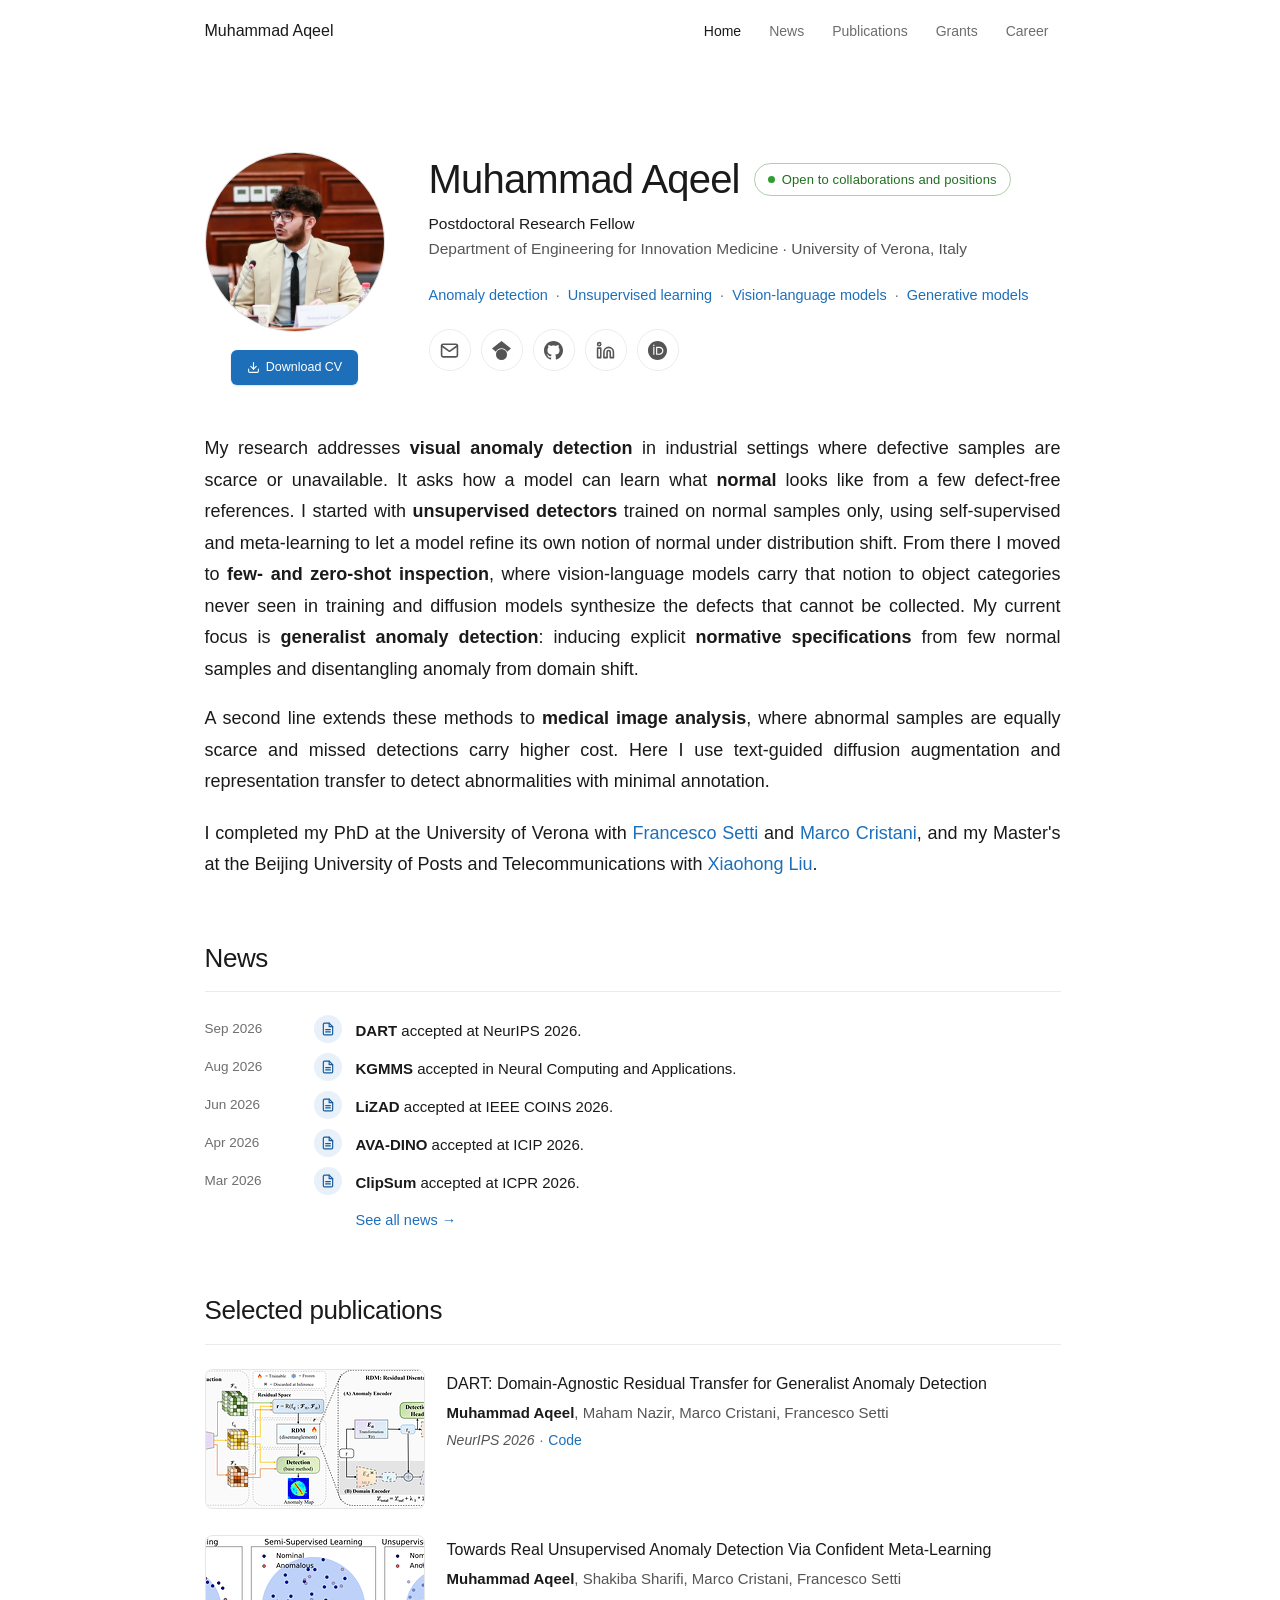
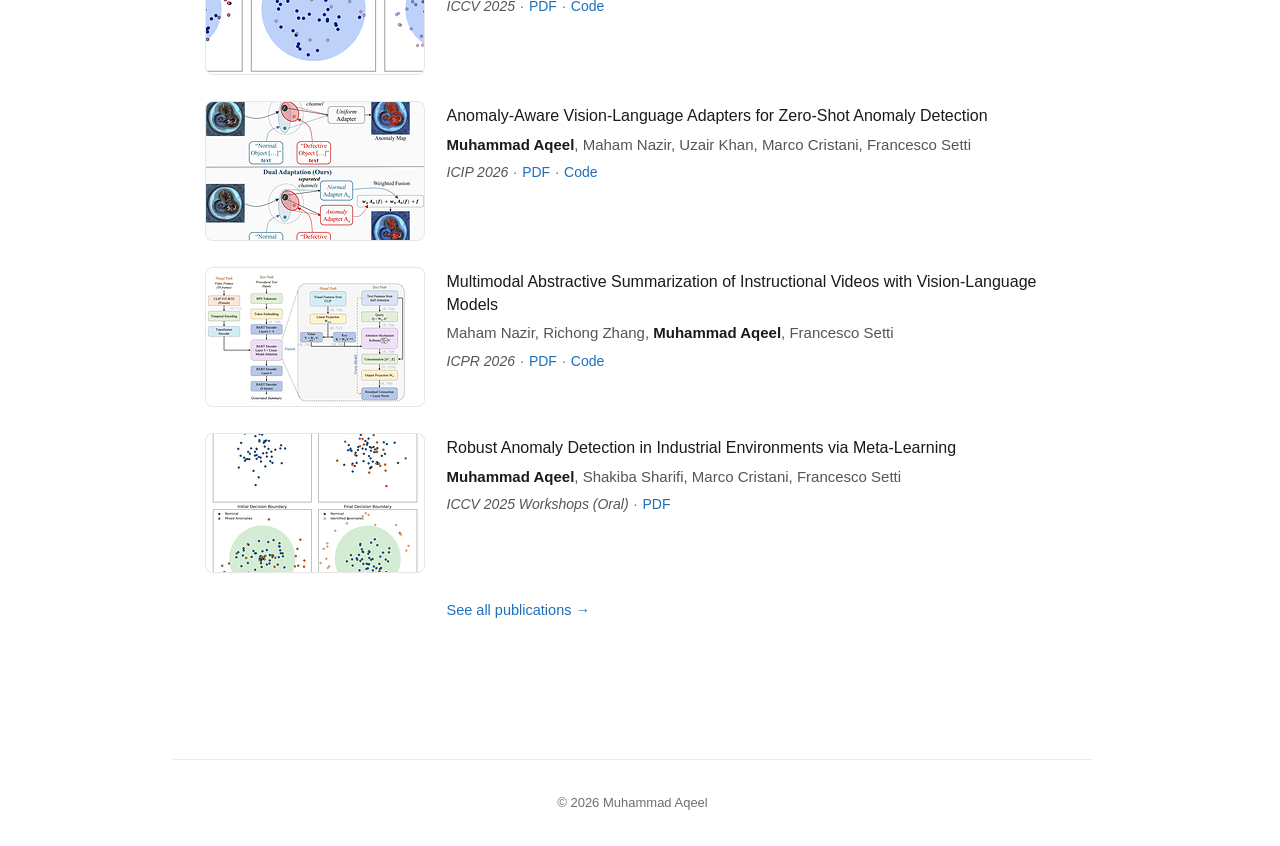
==== commit bf360769: "index.html" ====
--- a/index.html
+++ b/index.html
@@ -1060,7 +1060,7 @@
                     <span class="news-icon paper" title="Paper">
                         <svg xmlns="http://www.w3.org/2000/svg" viewBox="0 0 24 24" fill="none" stroke="currentColor" stroke-width="2" stroke-linecap="round" stroke-linejoin="round"><path d="M14 2H6a2 2 0 0 0-2 2v16a2 2 0 0 0 2 2h12a2 2 0 0 0 2-2V8z"/><polyline points="14 2 14 8 20 8"/><line x1="16" y1="13" x2="8" y2="13"/><line x1="16" y1="17" x2="8" y2="17"/></svg>
                     </span>
-                   <span class="news-content"><strong>DART</strong> accepted at <strong>NeurIPS 2026</strong>.</span>
+                   <span class="news-content"><strong>DART</strong> accepted at NeurIPS 2026.</span>
                 </div>
 
                 <div class="news-item">
@@ -1068,7 +1068,7 @@
                     <span class="news-icon paper" title="Paper">
                         <svg xmlns="http://www.w3.org/2000/svg" viewBox="0 0 24 24" fill="none" stroke="currentColor" stroke-width="2" stroke-linecap="round" stroke-linejoin="round"><path d="M14 2H6a2 2 0 0 0-2 2v16a2 2 0 0 0 2 2h12a2 2 0 0 0 2-2V8z"/><polyline points="14 2 14 8 20 8"/><line x1="16" y1="13" x2="8" y2="13"/><line x1="16" y1="17" x2="8" y2="17"/></svg>
                     </span>
-                    <span class="news-content"><strong>KGMMS</strong> accepted in <strong>Neural Computing and Applications</strong>.</span>
+                    <span class="news-content"><strong>KGMMS</strong> accepted in Neural Computing and Applications.</span>
                 </div>
 
                 <!-- <div class="news-item">
@@ -1076,7 +1076,7 @@
                     <span class="news-icon paper" title="Paper">
                         <svg xmlns="http://www.w3.org/2000/svg" viewBox="0 0 24 24" fill="none" stroke="currentColor" stroke-width="2" stroke-linecap="round" stroke-linejoin="round"><path d="M14 2H6a2 2 0 0 0-2 2v16a2 2 0 0 0 2 2h12a2 2 0 0 0 2-2V8z"/><polyline points="14 2 14 8 20 8"/><line x1="16" y1="13" x2="8" y2="13"/><line x1="16" y1="17" x2="8" y2="17"/></svg>
                     </span>
-                    <span class="news-content"><strong>Auditing the Auditor</strong> accepted in <strong>RRPR Workshop at ICPR 2026</strong>.</span>
+                    <span class="news-content"><strong>Auditing the Auditor</strong> accepted in RRPR Workshop at ICPR 2026.</span>
                 </div> -->
 
                 <div class="news-item">
@@ -1084,7 +1084,7 @@
                     <span class="news-icon paper" title="Paper">
                         <svg xmlns="http://www.w3.org/2000/svg" viewBox="0 0 24 24" fill="none" stroke="currentColor" stroke-width="2" stroke-linecap="round" stroke-linejoin="round"><path d="M14 2H6a2 2 0 0 0-2 2v16a2 2 0 0 0 2 2h12a2 2 0 0 0 2-2V8z"/><polyline points="14 2 14 8 20 8"/><line x1="16" y1="13" x2="8" y2="13"/><line x1="16" y1="17" x2="8" y2="17"/></svg>
                     </span>
-                    <span class="news-content"><strong>LiZAD</strong> accepted at <strong>IEEE COINS 2026</strong>.</span>
+                    <span class="news-content"><strong>LiZAD</strong> accepted at IEEE COINS 2026.</span>
                 </div>
 
                 <div class="news-item">
@@ -1092,7 +1092,7 @@
                     <span class="news-icon paper" title="Paper">
                         <svg xmlns="http://www.w3.org/2000/svg" viewBox="0 0 24 24" fill="none" stroke="currentColor" stroke-width="2" stroke-linecap="round" stroke-linejoin="round"><path d="M14 2H6a2 2 0 0 0-2 2v16a2 2 0 0 0 2 2h12a2 2 0 0 0 2-2V8z"/><polyline points="14 2 14 8 20 8"/><line x1="16" y1="13" x2="8" y2="13"/><line x1="16" y1="17" x2="8" y2="17"/></svg>
                     </span>
-                    <span class="news-content"><strong>AVA-DINO</strong> accepted at <strong>ICIP 2026</strong>.</span>
+                    <span class="news-content"><strong>AVA-DINO</strong> accepted at ICIP 2026.</span>
                 </div>
 
                 <div class="news-item">
@@ -1100,7 +1100,7 @@
                     <span class="news-icon paper" title="Paper">
                         <svg xmlns="http://www.w3.org/2000/svg" viewBox="0 0 24 24" fill="none" stroke="currentColor" stroke-width="2" stroke-linecap="round" stroke-linejoin="round"><path d="M14 2H6a2 2 0 0 0-2 2v16a2 2 0 0 0 2 2h12a2 2 0 0 0 2-2V8z"/><polyline points="14 2 14 8 20 8"/><line x1="16" y1="13" x2="8" y2="13"/><line x1="16" y1="17" x2="8" y2="17"/></svg>
                     </span>
-                    <span class="news-content"><strong>ClipSum</strong> accepted at <strong>ICPR 2026</strong>.</span>
+                    <span class="news-content"><strong>ClipSum</strong> accepted at ICPR 2026.</span>
                 </div>
 
                 <!-- <div class="news-item">
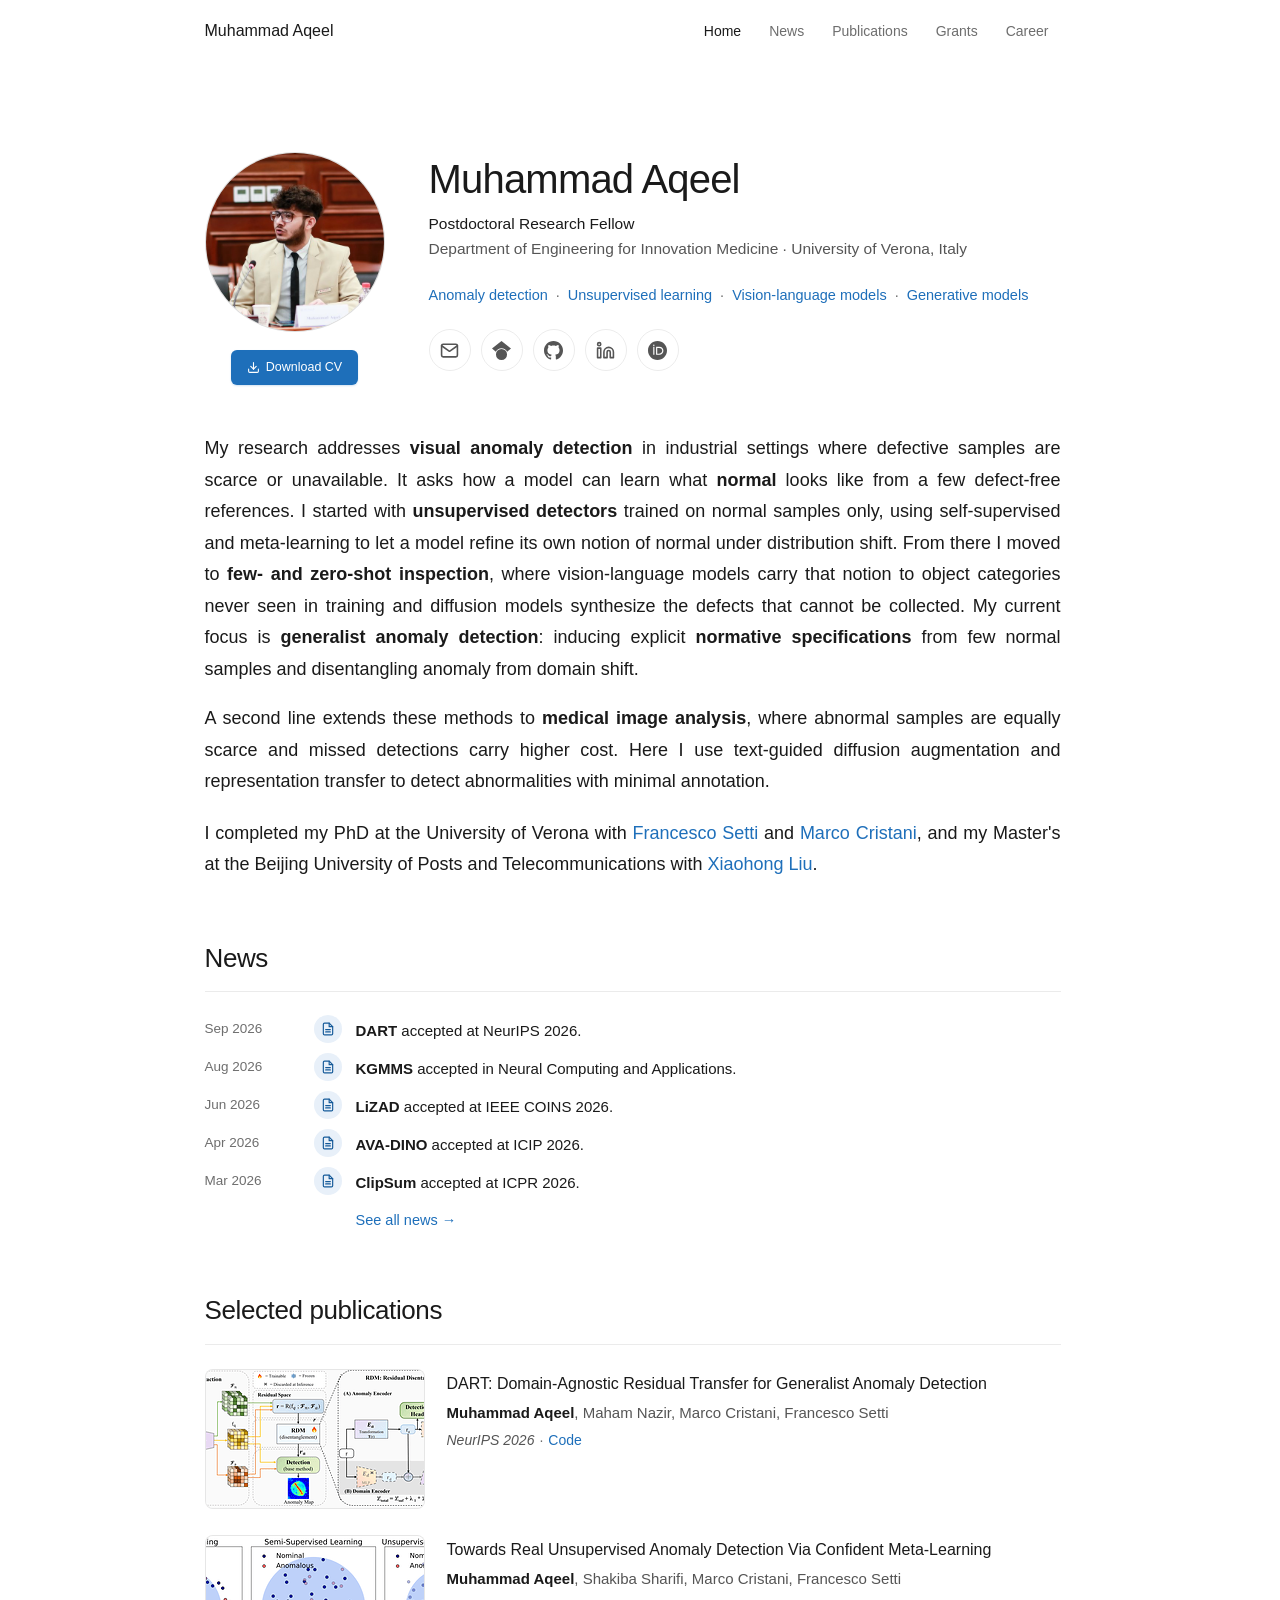
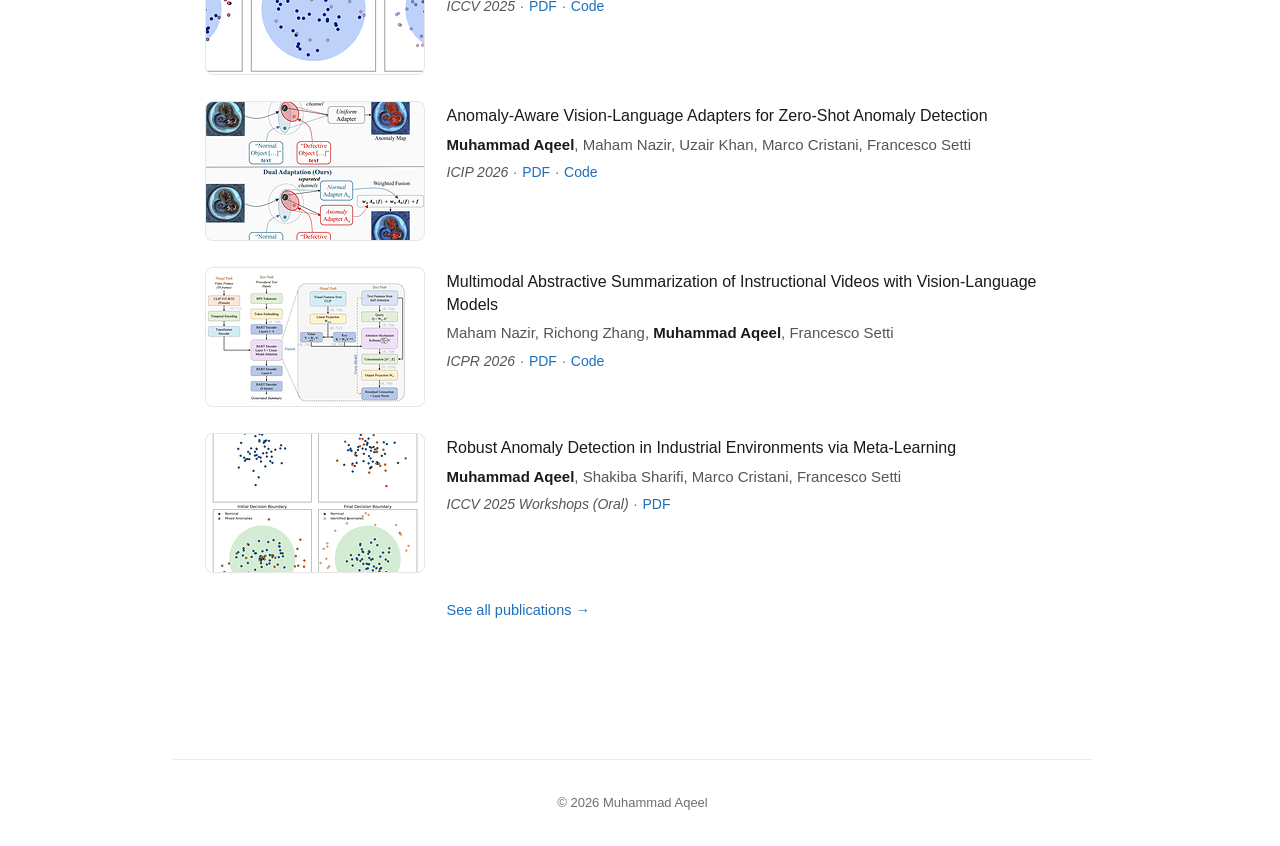
==== commit 2c9d71f1: "index.html" ====
--- a/index.html
+++ b/index.html
@@ -994,9 +994,9 @@
                 <div class="header-info">
                     <div class="name-row">
                         <h1 class="name">Muhammad Aqeel</h1>
-                        <span class="status-badge">
+                        <!-- <span class="status-badge">
                             <span class="dot"></span>Open to collaborations and positions
-                        </span>
+                        </span> -->
                     </div>
                     <p class="affiliation">
                         <strong>Postdoctoral Research Fellow</strong><br>
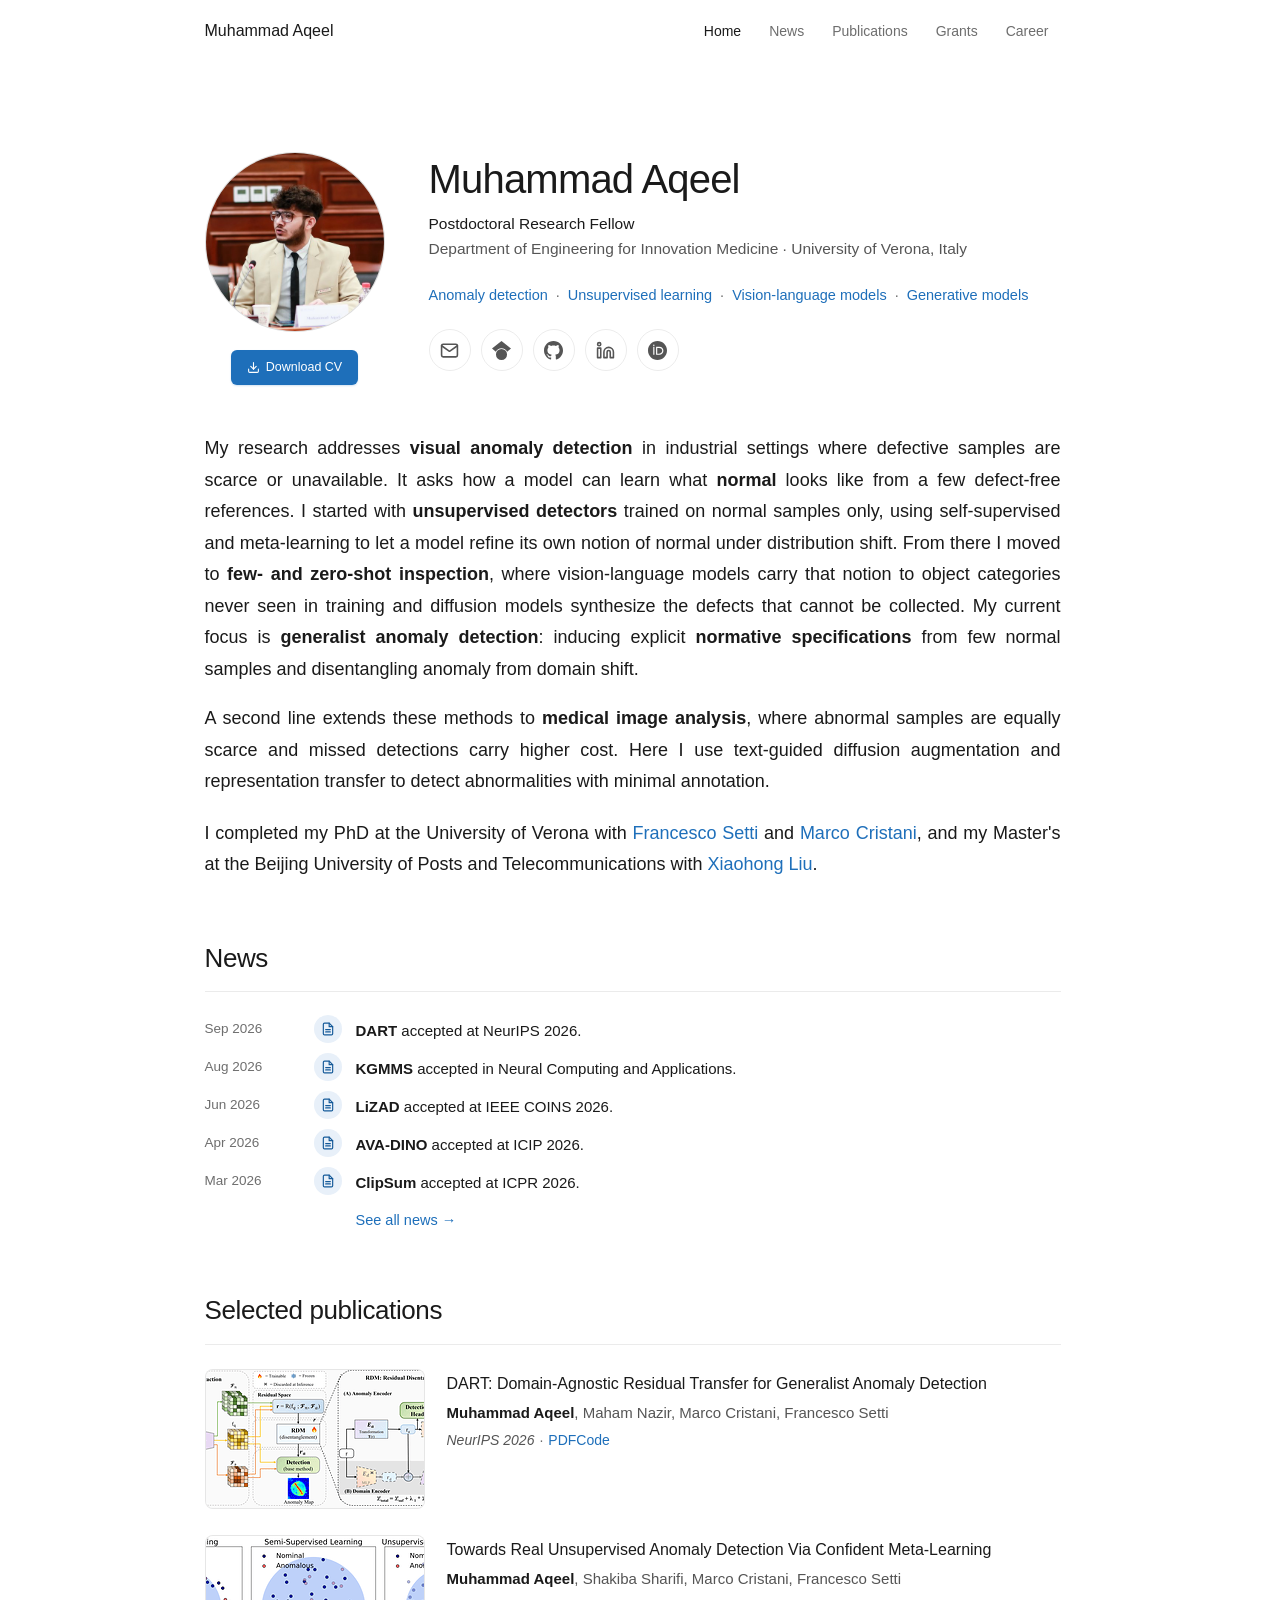
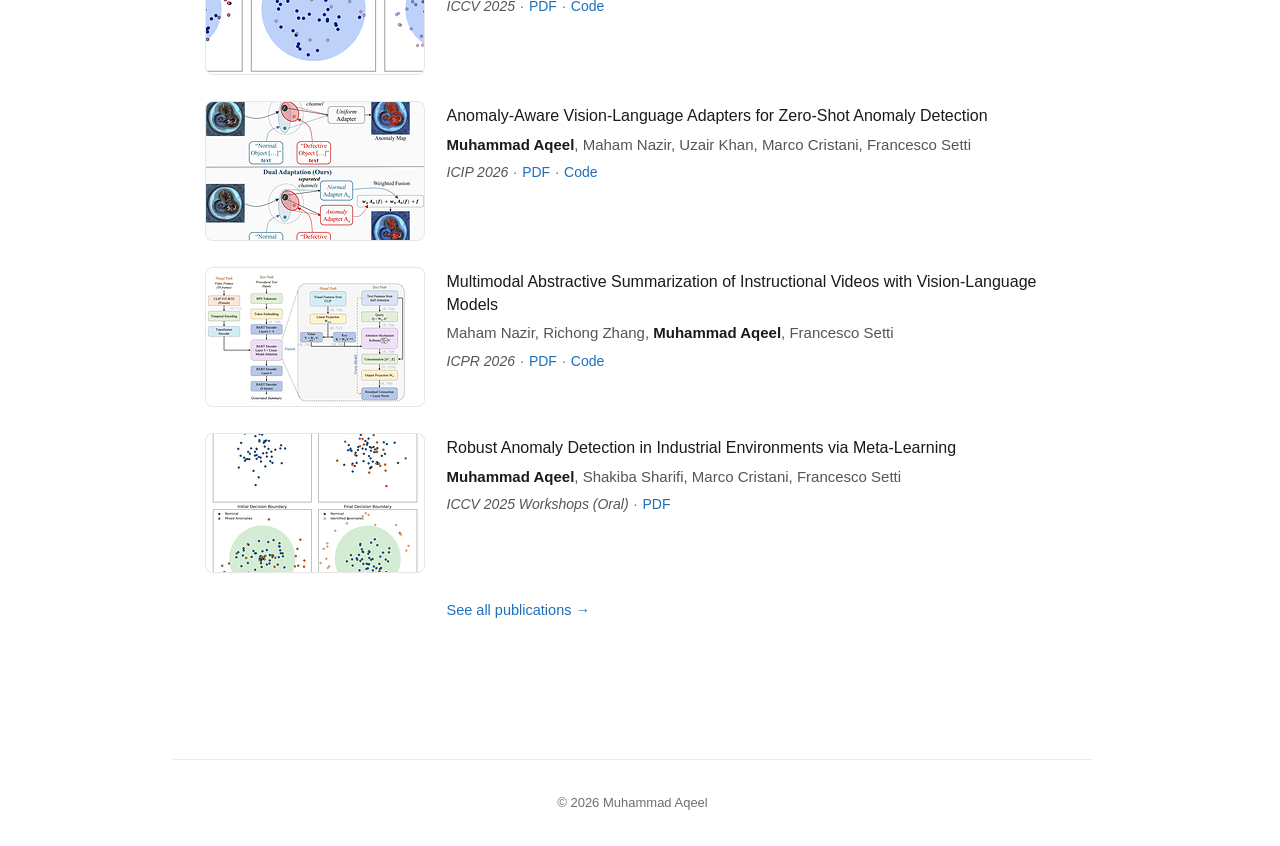
==== commit 852a91a9: "index.html" ====
--- a/index.html
+++ b/index.html
@@ -1135,7 +1135,7 @@
                     <div class="pub-content">
                         <p class="pub-title">DART: Domain-Agnostic Residual Transfer for Generalist Anomaly Detection</p>
                         <p class="pub-authors"><span class="author-self">Muhammad Aqeel</span>, Maham Nazir, Marco Cristani, Francesco Setti</p>
-                        <p class="pub-venue"><em>NeurIPS 2026</em><span class="sep">·</span><a href="https://github.com/aqeeelmirza/DART" target="_blank" rel="noopener">Code</a></p>
+                        <p class="pub-venue"><em>NeurIPS 2026</em><span class="sep">·</span><a href="https://arxiv.org/pdf/2611.08271" target="_blank" rel="noopener">PDF</a><a href="https://github.com/aqeeelmirza/DART" target="_blank" rel="noopener">Code</a></p>
                     </div>
                 </div>
 
@@ -1232,7 +1232,7 @@
                         <p class="pub-authors"><span class="author-self">Muhammad Aqeel</span>, Maham Nazir, Marco Cristani, Francesco Setti</p>
                         <div class="pub-venue-line">
                             <span class="venue-badge tier-main">NeurIPS 2026</span>
-                            <span class="pub-links"><a href="https://github.com/aqeeelmirza/DART" target="_blank" rel="noopener">Code</a></span>
+                            <span class="pub-links"><a href="https://arxiv.org/pdf/2611.08271" target="_blank" rel="noopener">PDF</a><a href="https://github.com/aqeeelmirza/DART" target="_blank" rel="noopener">Code</a></span>
                         </div>
                     </div>
                 </div>
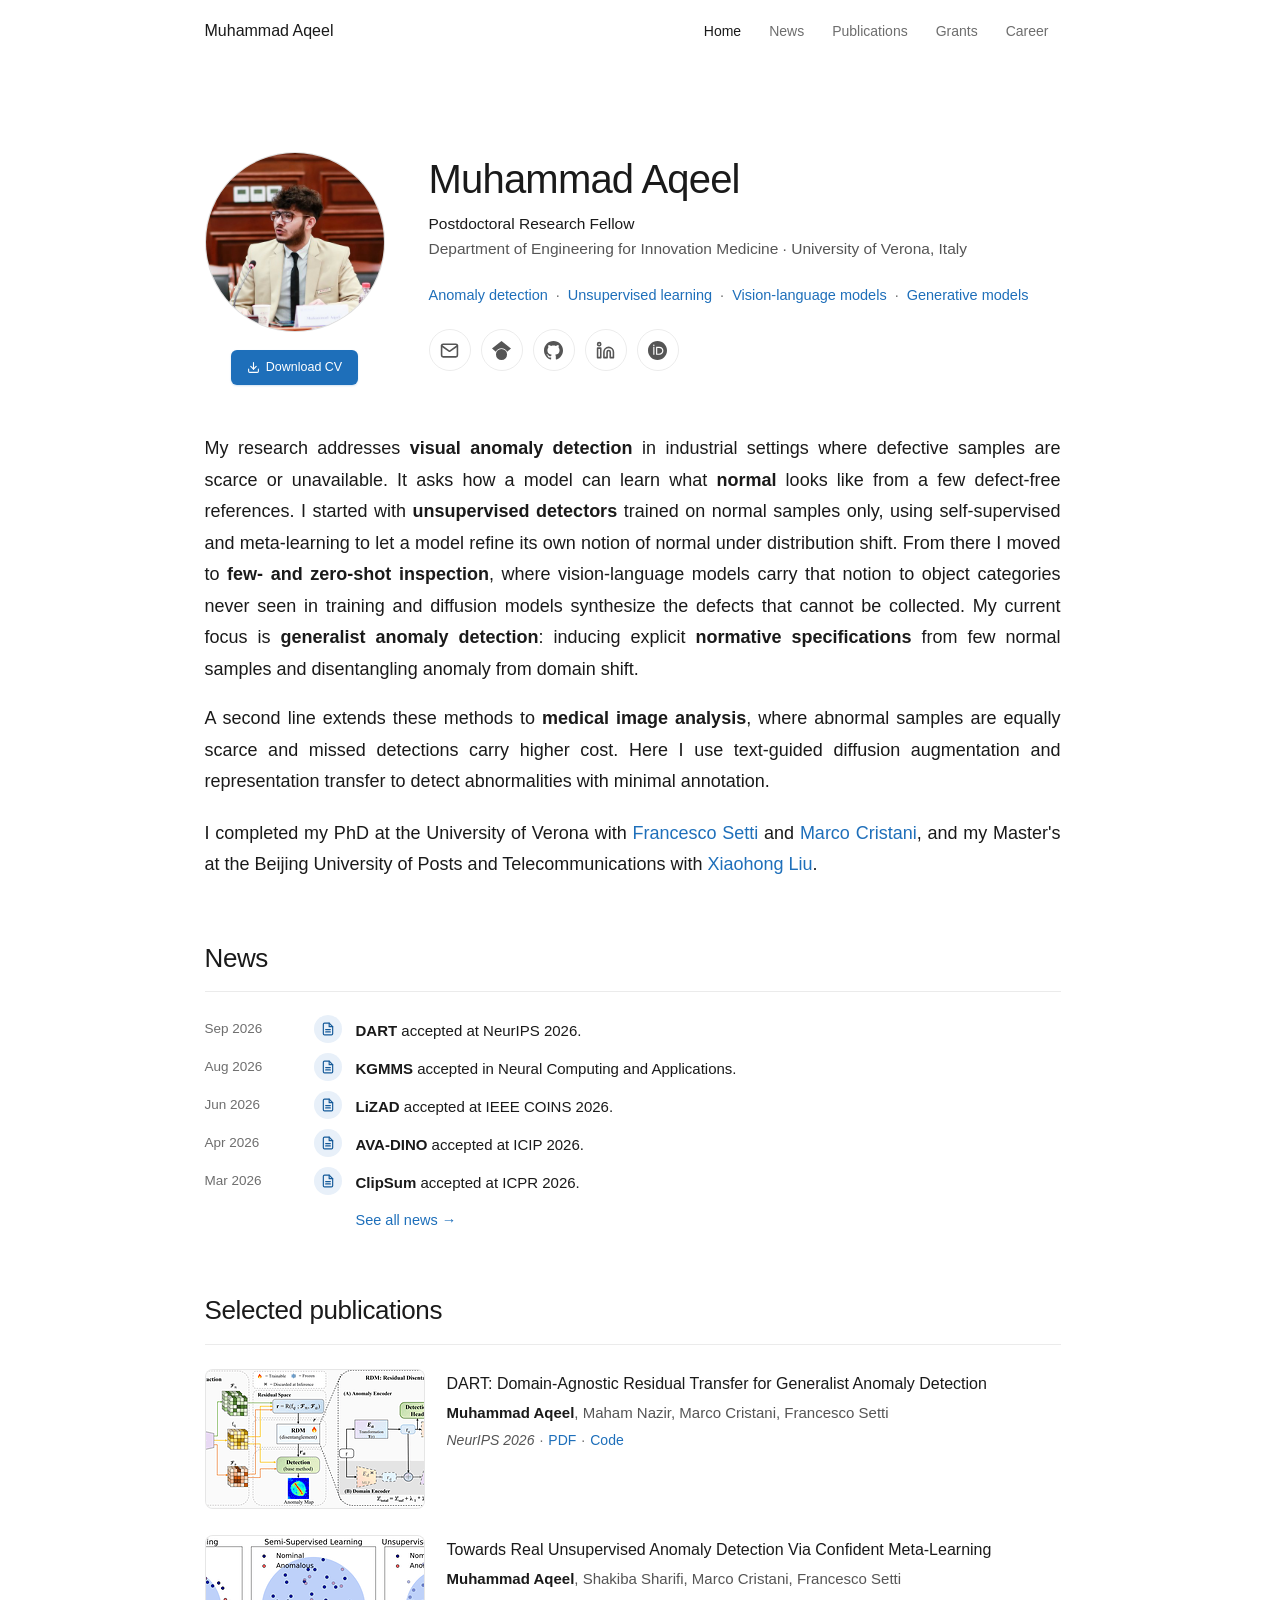
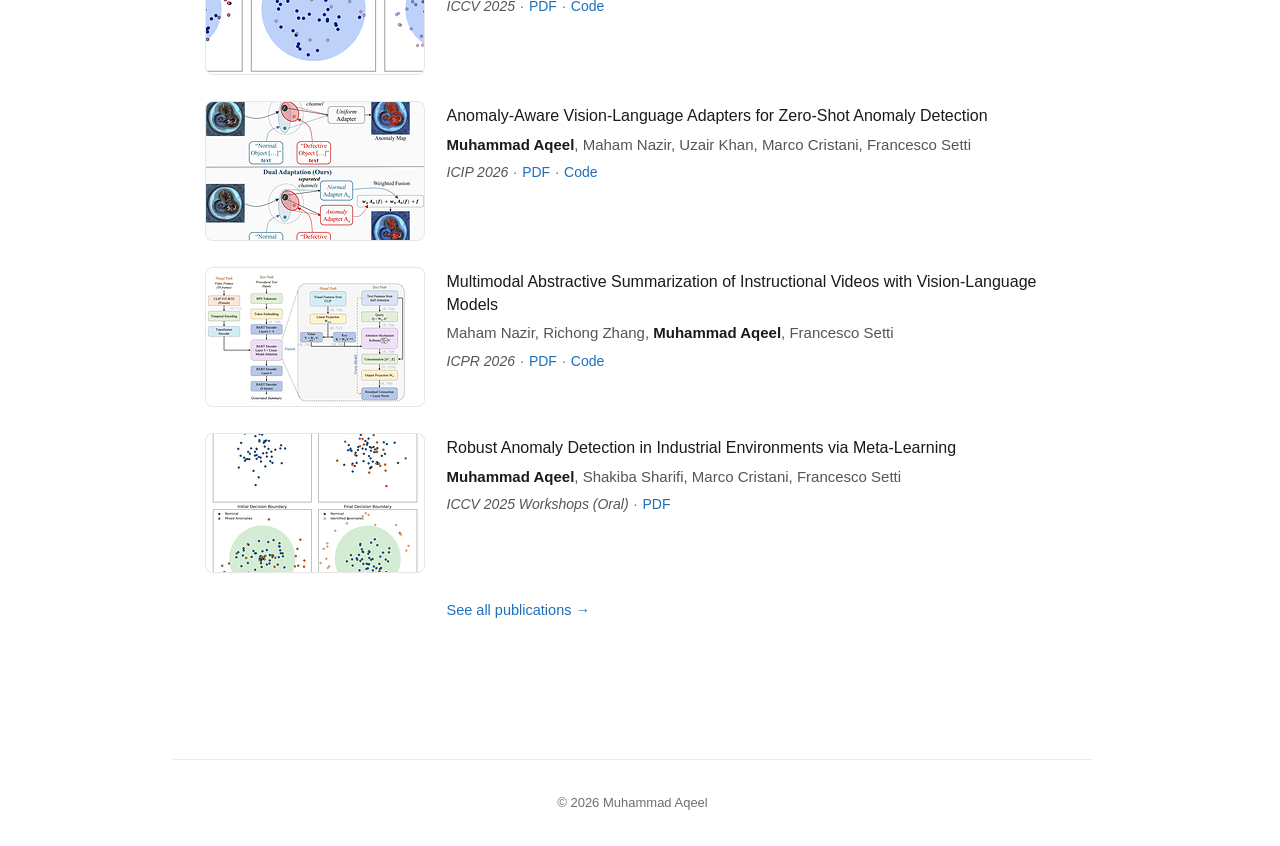
==== commit b8a57425: "index.html" ====
--- a/index.html
+++ b/index.html
@@ -1135,7 +1135,7 @@
                     <div class="pub-content">
                         <p class="pub-title">DART: Domain-Agnostic Residual Transfer for Generalist Anomaly Detection</p>
                         <p class="pub-authors"><span class="author-self">Muhammad Aqeel</span>, Maham Nazir, Marco Cristani, Francesco Setti</p>
-                        <p class="pub-venue"><em>NeurIPS 2026</em><span class="sep">·</span><a href="https://arxiv.org/pdf/2611.08271" target="_blank" rel="noopener">PDF</a><a href="https://github.com/aqeeelmirza/DART" target="_blank" rel="noopener">Code</a></p>
+                        <p class="pub-venue"><em>NeurIPS 2026</em><span class="sep">·</span><a href="https://arxiv.org/pdf/2611.08271" target="_blank" rel="noopener">PDF</a><span class="sep">·</span><a href="https://github.com/aqeeelmirza/DART" target="_blank" rel="noopener">Code</a></p>
                     </div>
                 </div>
 
@@ -1232,7 +1232,7 @@
                         <p class="pub-authors"><span class="author-self">Muhammad Aqeel</span>, Maham Nazir, Marco Cristani, Francesco Setti</p>
                         <div class="pub-venue-line">
                             <span class="venue-badge tier-main">NeurIPS 2026</span>
-                            <span class="pub-links"><a href="https://arxiv.org/pdf/2611.08271" target="_blank" rel="noopener">PDF</a><a href="https://github.com/aqeeelmirza/DART" target="_blank" rel="noopener">Code</a></span>
+                            <span class="pub-links"><a href="https://arxiv.org/pdf/2611.08271" target="_blank" rel="noopener">PDF</a><span class="sep">·</span><a href="https://github.com/aqeeelmirza/DART" target="_blank" rel="noopener">Code</a></span>
                         </div>
                     </div>
                 </div>
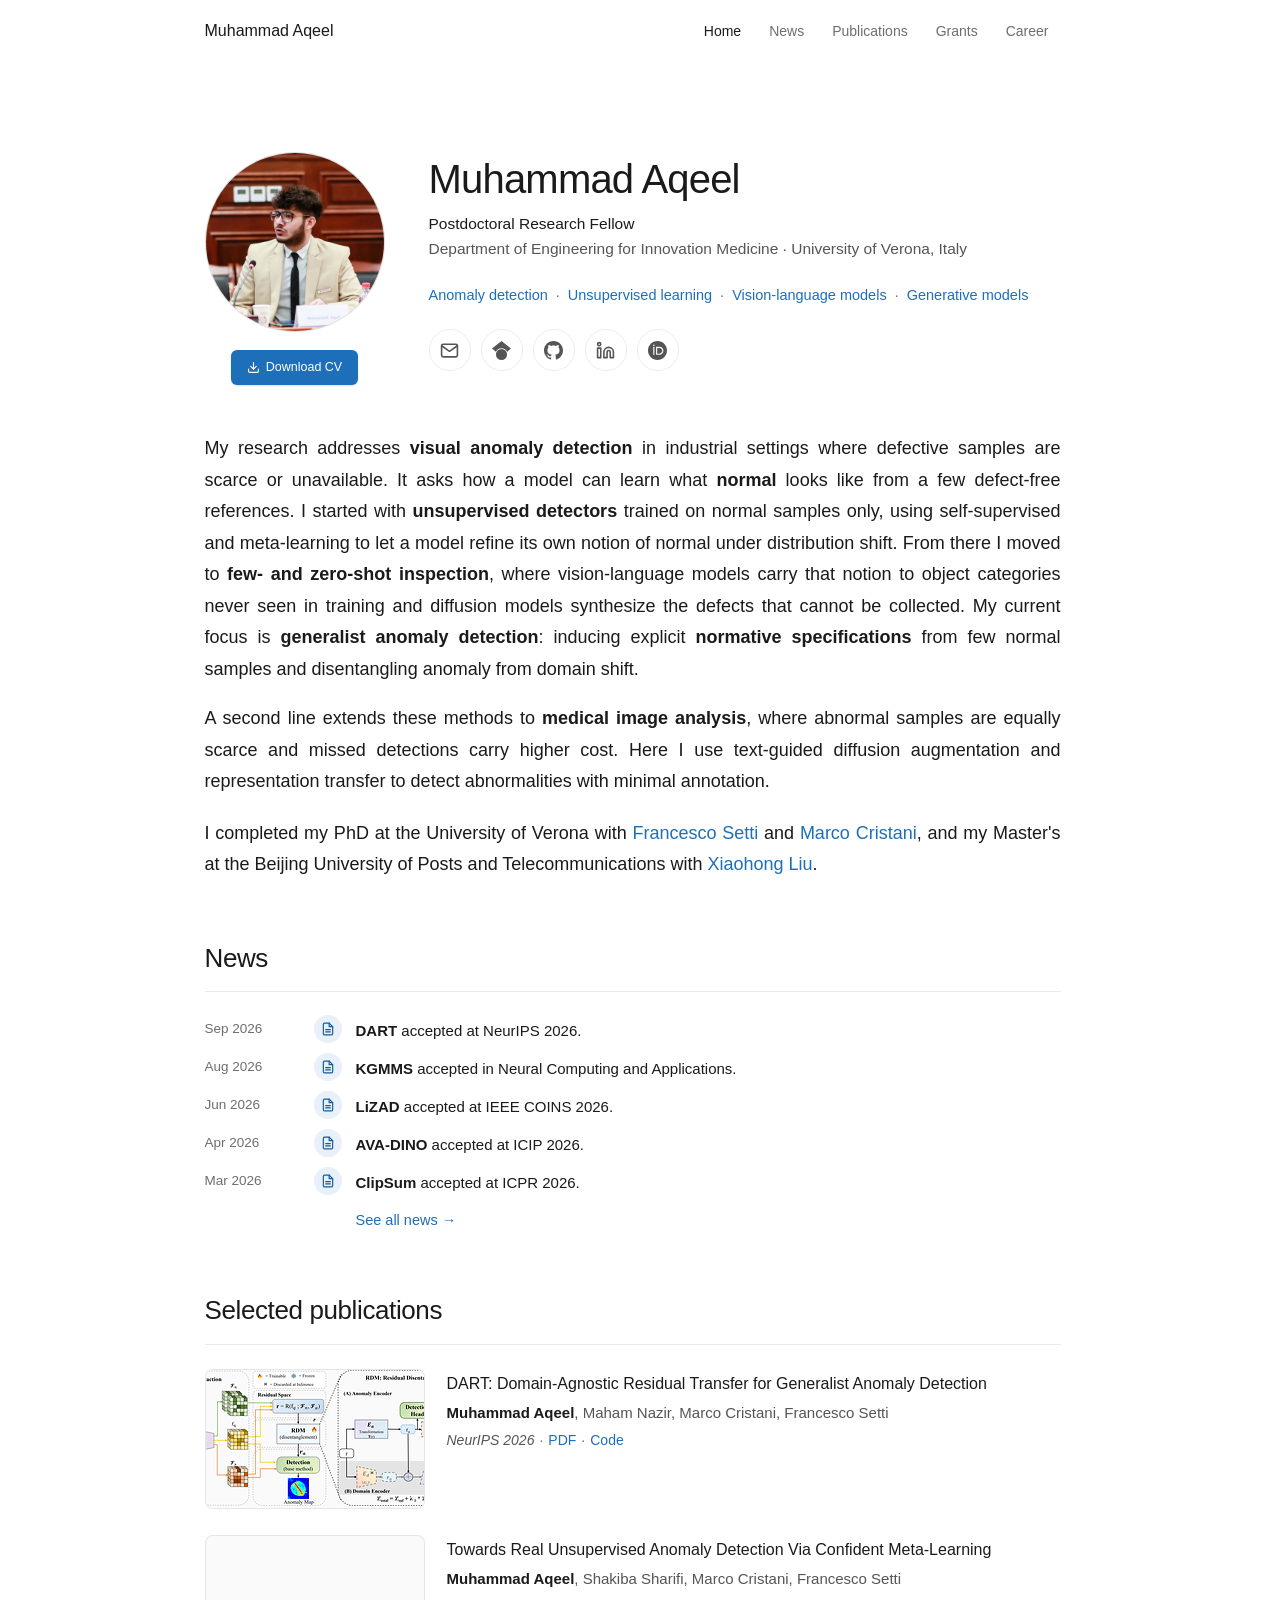
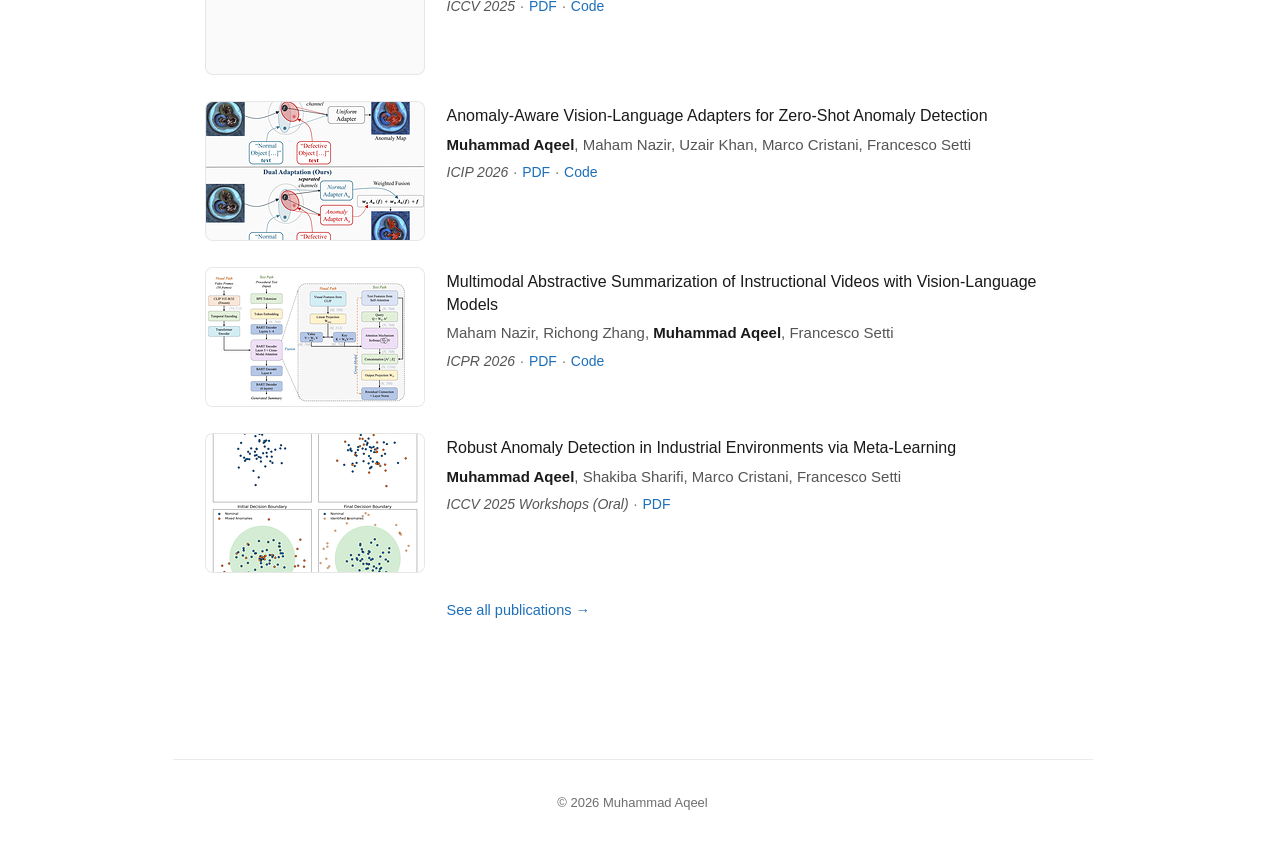
==== commit 87089f58: "index.html" ====
--- a/index.html
+++ b/index.html
@@ -1244,7 +1244,7 @@
                         <p class="pub-authors">Maham Nazir, <span class="author-self">Muhammad Aqeel</span></p>
                         <div class="pub-venue-line">
                             <span class="venue-badge tier-main">Neural Computing and Applications 2026</span>
-                            <span class="pub-links"><a href="https://github.com/aqeeelmirza/KGMMS" target="_blank" rel="noopener">Code</a></span>
+                            <span class="pub-links"><a href="https://link.springer.com/article/10.1007/s00521-026-12464-7" target="_blank" rel="noopener">PDF</a><span class="sep">·</span><a href="https://github.com/aqeeelmirza/KGMMS" target="_blank" rel="noopener">Code</a></span>
                         </div>
                     </div>
                 </div>
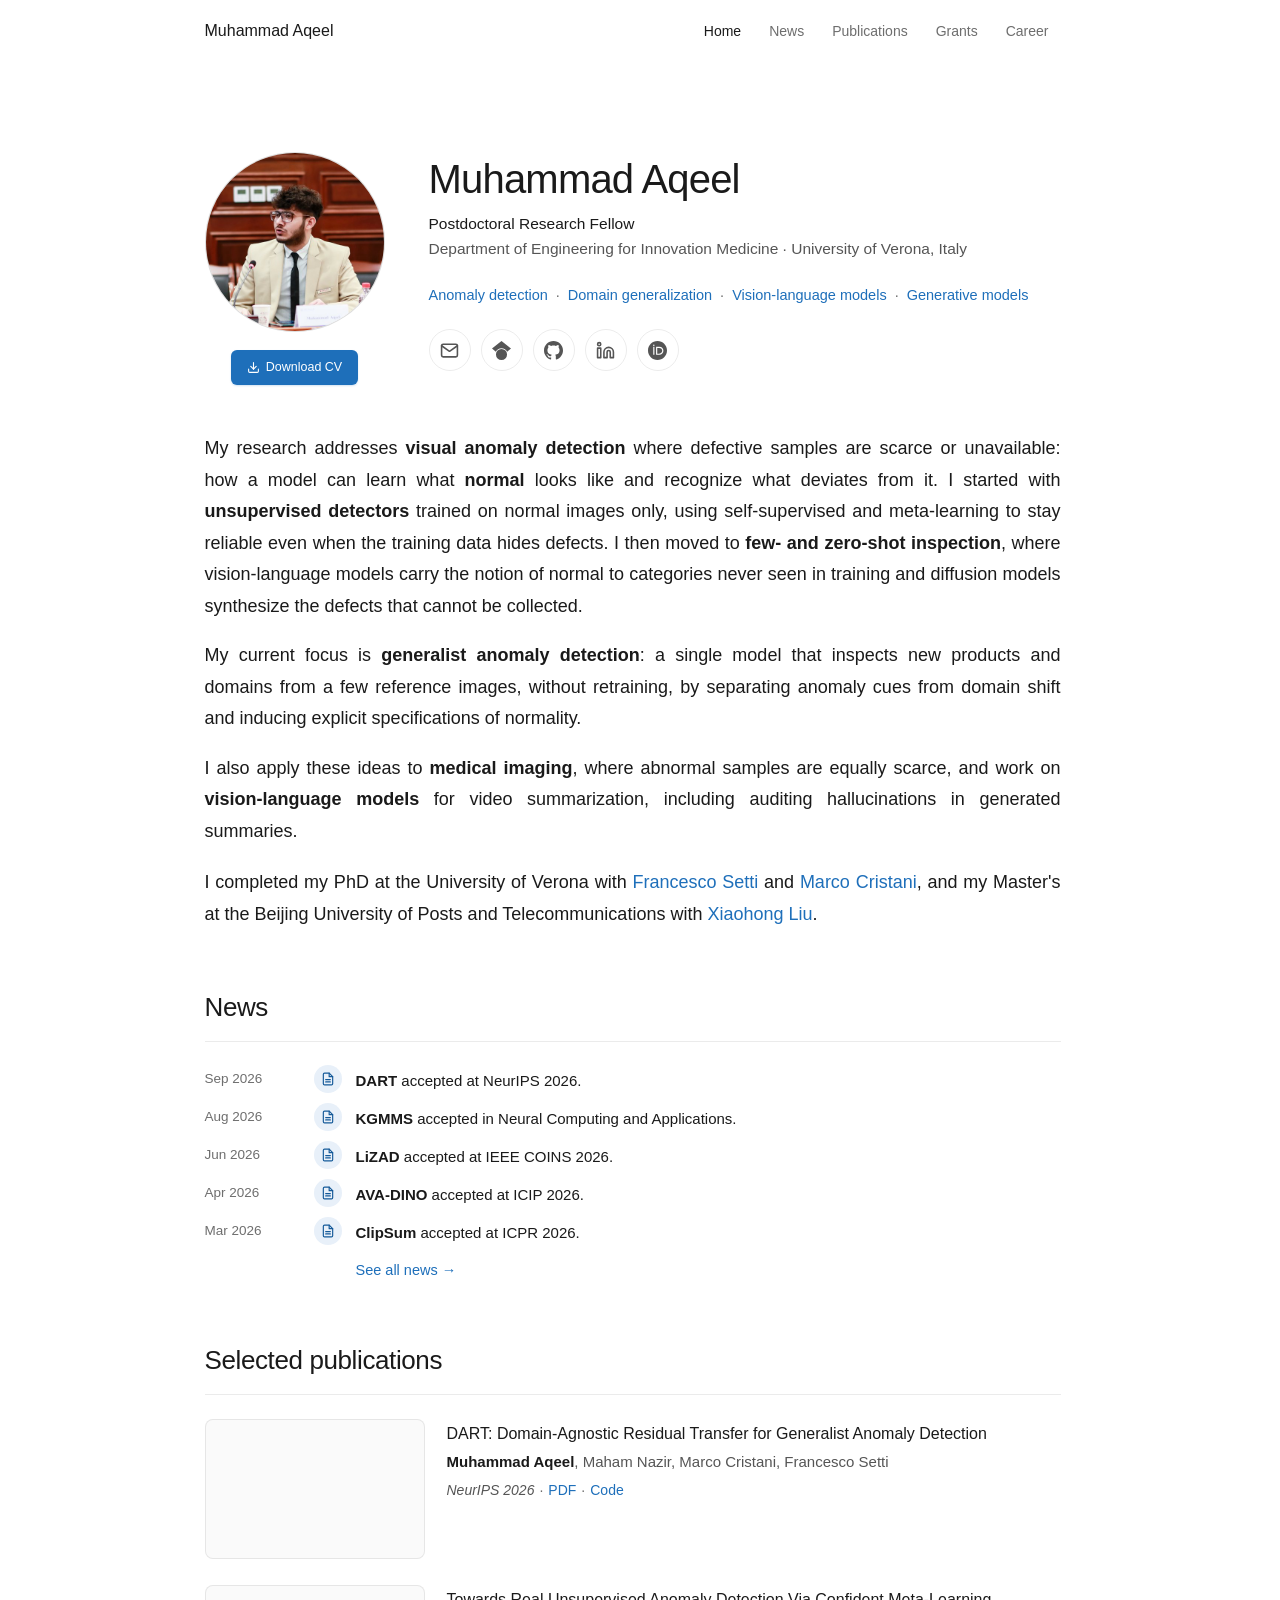
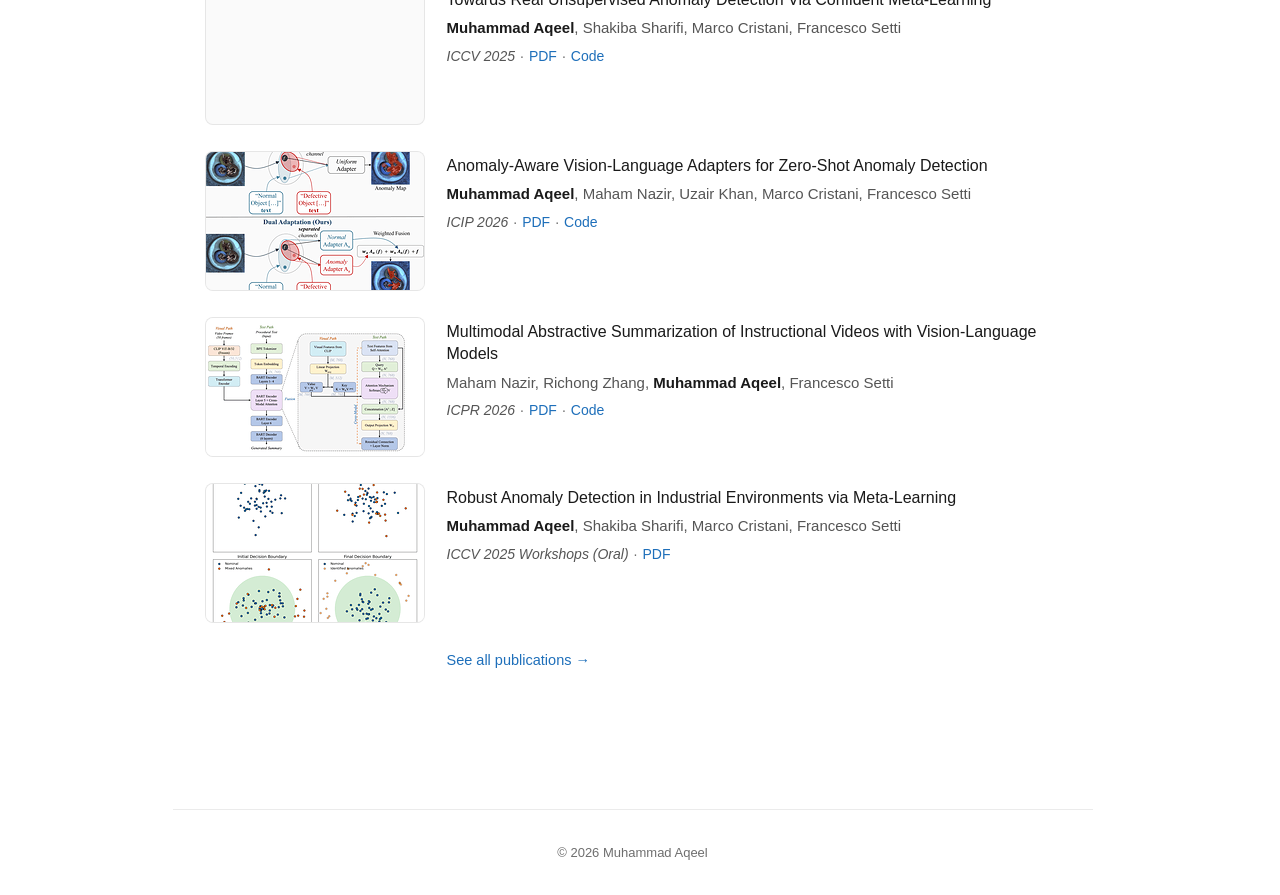
==== commit de67b1e0: "index.html" ====
--- a/index.html
+++ b/index.html
@@ -1002,8 +1002,11 @@
                         <strong>Postdoctoral Research Fellow</strong><br>
                         Department of Engineering for Innovation Medicine · University of Verona, Italy
                     </p>
+                    <!-- <p class="interests">
+                        Anomaly detection<span class="sep">·</span>Unsupervised learning<span class="sep">·</span>Vision-language models<span class="sep">·</span>Generative models
+                    </p> -->
                     <p class="interests">
-                        Anomaly detection<span class="sep">·</span>Unsupervised learning<span class="sep">·</span>Vision-language models<span class="sep">·</span>Generative models
+                        Anomaly detection<span class="sep">·</span>Domain generalization<span class="sep">·</span>Vision-language models<span class="sep">·</span>Generative models
                     </p>
                     <div class="contact-icons">
                         <a href="mailto:muhammad.aqeel@univr.it" class="contact-icon" title="Email" aria-label="Email">
@@ -1046,9 +1049,15 @@
                 </div>
             </div>
 
-            <div class="bio">
+            <!-- <div class="bio">
                 <p>My research addresses <strong>visual anomaly detection</strong> in industrial settings where defective samples are scarce or unavailable. It asks how a model can learn what <strong>normal</strong> looks like from a few defect-free references. I started with <strong>unsupervised detectors</strong> trained on normal samples only, using self-supervised and meta-learning to let a model refine its own notion of normal under distribution shift. From there I moved to <strong>few- and zero-shot inspection</strong>, where vision-language models carry that notion to object categories never seen in training and diffusion models synthesize the defects that cannot be collected. My current focus is <strong>generalist anomaly detection</strong>: inducing explicit <strong>normative specifications</strong> from few normal samples and disentangling anomaly from domain shift.</p>
                 <p>A second line extends these methods to <strong>medical image analysis</strong>, where abnormal samples are equally scarce and missed detections carry higher cost. Here I use text-guided diffusion augmentation and representation transfer to detect abnormalities with minimal annotation.</p>
+                <p class="bio-note">I completed my PhD at the University of Verona with <a href="http://www.franzsetti.info/" target="_blank" rel="noopener">Francesco Setti</a> and <a href="https://intelligolabs.net/" target="_blank" rel="noopener">Marco Cristani</a>, and my Master's at the Beijing University of Posts and Telecommunications with <a href="https://ieeexplore.ieee.org/author/37089775983" target="_blank" rel="noopener">Xiaohong Liu</a>.</p>
+            </div> -->
+            <div class="bio">
+                <p>My research addresses <strong>visual anomaly detection</strong> where defective samples are scarce or unavailable: how a model can learn what <strong>normal</strong> looks like and recognize what deviates from it. I started with <strong>unsupervised detectors</strong> trained on normal images only, using self-supervised and meta-learning to stay reliable even when the training data hides defects. I then moved to <strong>few- and zero-shot inspection</strong>, where vision-language models carry the notion of normal to categories never seen in training and diffusion models synthesize the defects that cannot be collected.</p>
+                <p>My current focus is <strong>generalist anomaly detection</strong>: a single model that inspects new products and domains from a few reference images, without retraining, by separating anomaly cues from domain shift and inducing explicit specifications of normality.</p>
+                <p>I also apply these ideas to <strong>medical imaging</strong>, where abnormal samples are equally scarce, and work on <strong>vision-language models</strong> for video summarization, including auditing hallucinations in generated summaries.</p>
                 <p class="bio-note">I completed my PhD at the University of Verona with <a href="http://www.franzsetti.info/" target="_blank" rel="noopener">Francesco Setti</a> and <a href="https://intelligolabs.net/" target="_blank" rel="noopener">Marco Cristani</a>, and my Master's at the Beijing University of Posts and Telecommunications with <a href="https://ieeexplore.ieee.org/author/37089775983" target="_blank" rel="noopener">Xiaohong Liu</a>.</p>
             </div>
 
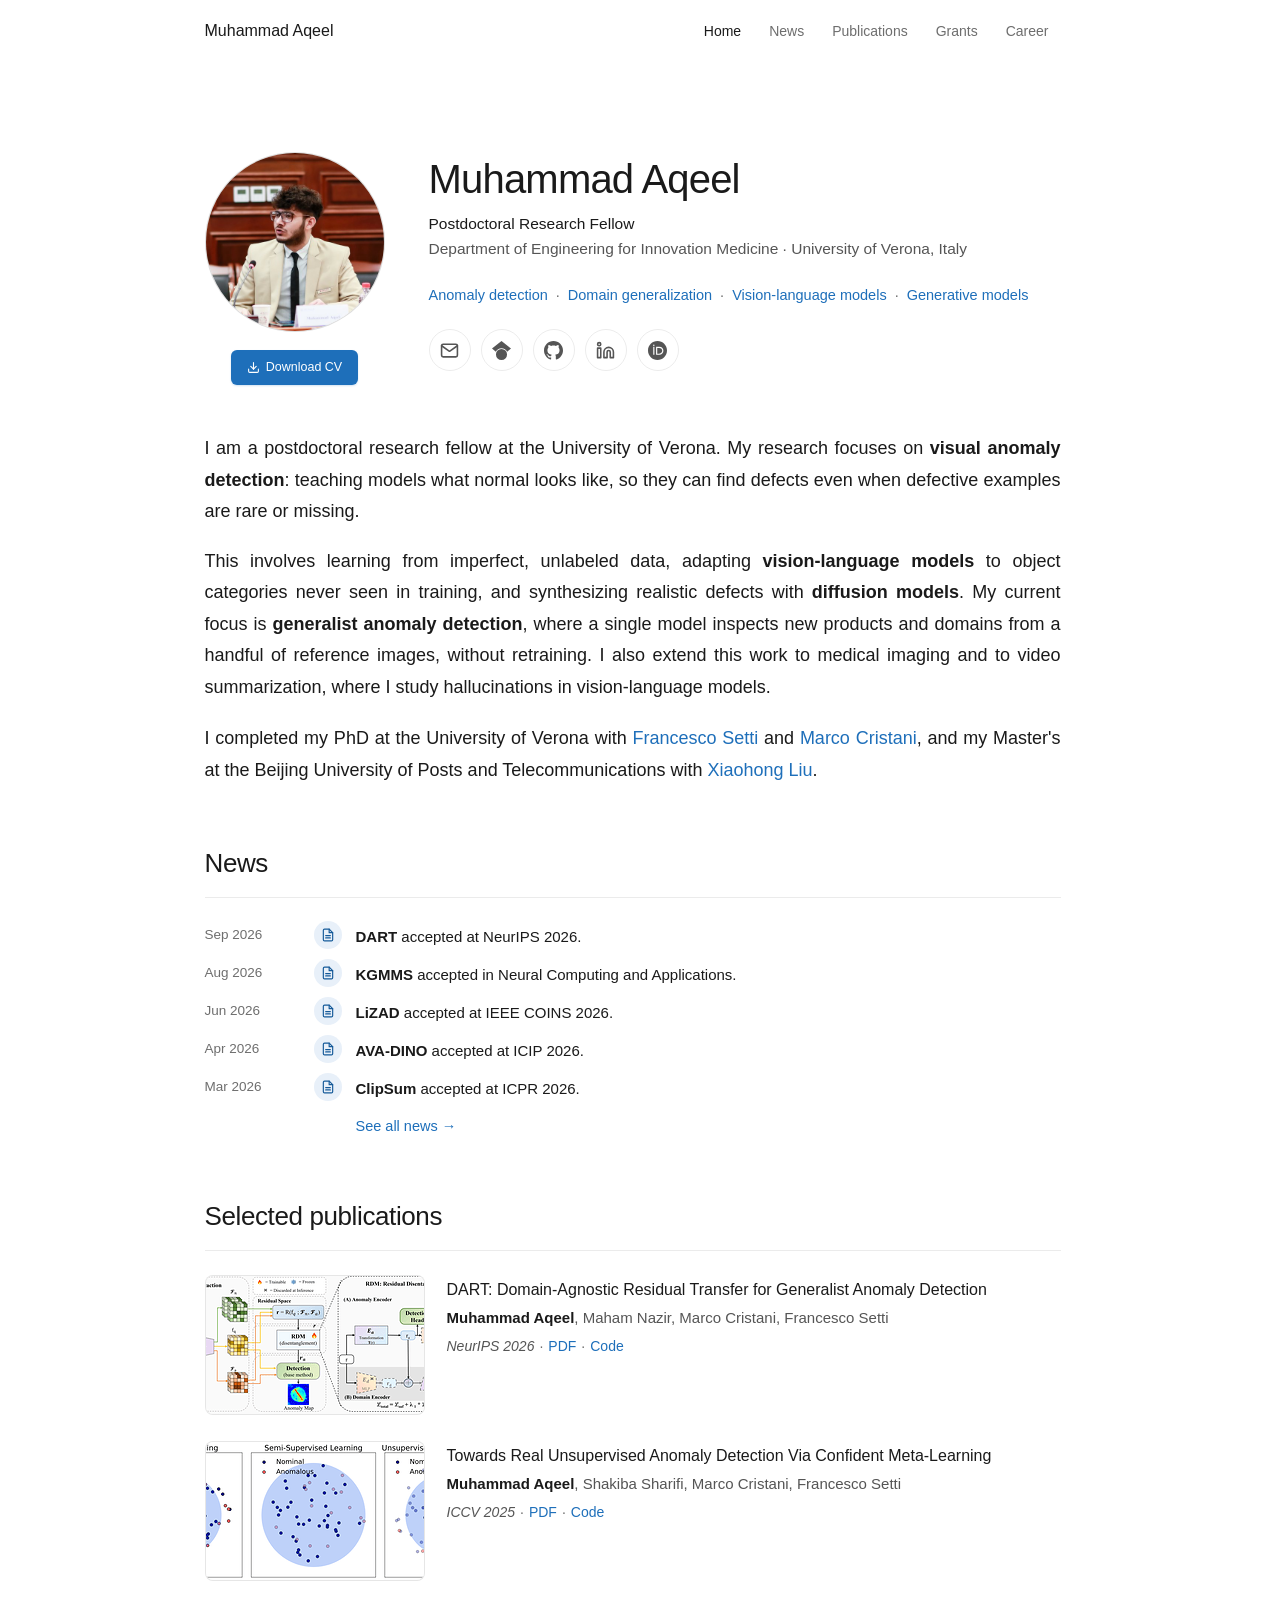
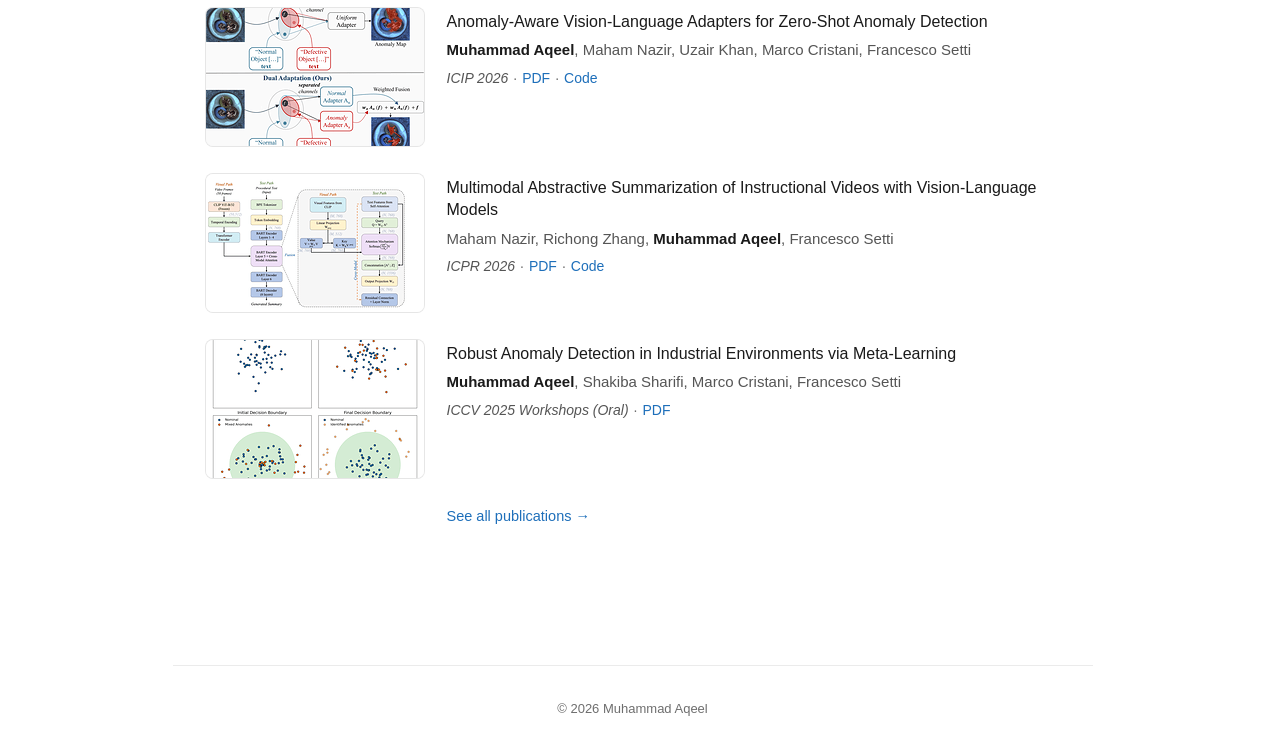
==== commit bd7f09f9: "index.html" ====
--- a/index.html
+++ b/index.html
@@ -1055,9 +1055,8 @@
                 <p class="bio-note">I completed my PhD at the University of Verona with <a href="http://www.franzsetti.info/" target="_blank" rel="noopener">Francesco Setti</a> and <a href="https://intelligolabs.net/" target="_blank" rel="noopener">Marco Cristani</a>, and my Master's at the Beijing University of Posts and Telecommunications with <a href="https://ieeexplore.ieee.org/author/37089775983" target="_blank" rel="noopener">Xiaohong Liu</a>.</p>
             </div> -->
             <div class="bio">
-                <p>My research addresses <strong>visual anomaly detection</strong> where defective samples are scarce or unavailable: how a model can learn what <strong>normal</strong> looks like and recognize what deviates from it. I started with <strong>unsupervised detectors</strong> trained on normal images only, using self-supervised and meta-learning to stay reliable even when the training data hides defects. I then moved to <strong>few- and zero-shot inspection</strong>, where vision-language models carry the notion of normal to categories never seen in training and diffusion models synthesize the defects that cannot be collected.</p>
-                <p>My current focus is <strong>generalist anomaly detection</strong>: a single model that inspects new products and domains from a few reference images, without retraining, by separating anomaly cues from domain shift and inducing explicit specifications of normality.</p>
-                <p>I also apply these ideas to <strong>medical imaging</strong>, where abnormal samples are equally scarce, and work on <strong>vision-language models</strong> for video summarization, including auditing hallucinations in generated summaries.</p>
+                <p>I am a postdoctoral research fellow at the University of Verona. My research focuses on <strong>visual anomaly detection</strong>: teaching models what normal looks like, so they can find defects even when defective examples are rare or missing.</p>
+                <p>This involves learning from imperfect, unlabeled data, adapting <strong>vision-language models</strong> to object categories never seen in training, and synthesizing realistic defects with <strong>diffusion models</strong>. My current focus is <strong>generalist anomaly detection</strong>, where a single model inspects new products and domains from a handful of reference images, without retraining. I also extend this work to medical imaging and to video summarization, where I study hallucinations in vision-language models.</p>
                 <p class="bio-note">I completed my PhD at the University of Verona with <a href="http://www.franzsetti.info/" target="_blank" rel="noopener">Francesco Setti</a> and <a href="https://intelligolabs.net/" target="_blank" rel="noopener">Marco Cristani</a>, and my Master's at the Beijing University of Posts and Telecommunications with <a href="https://ieeexplore.ieee.org/author/37089775983" target="_blank" rel="noopener">Xiaohong Liu</a>.</p>
             </div>
 
